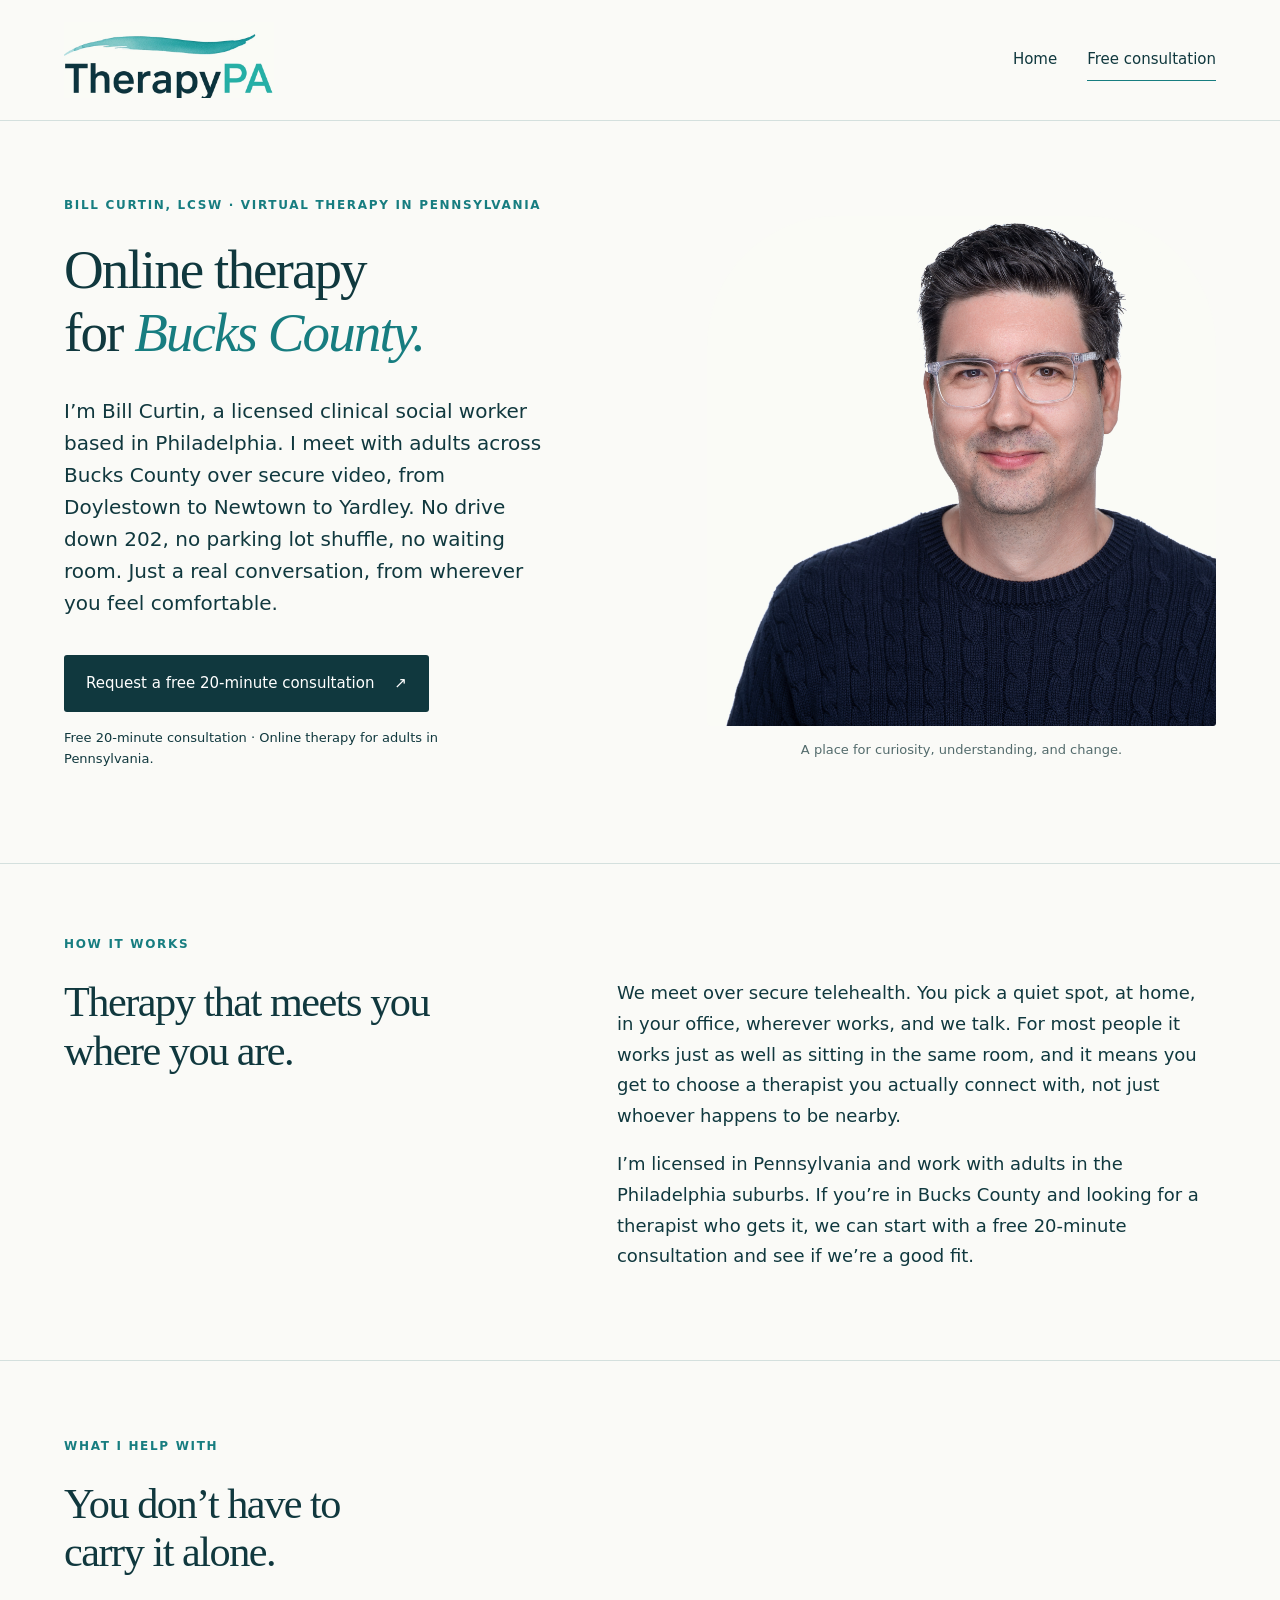
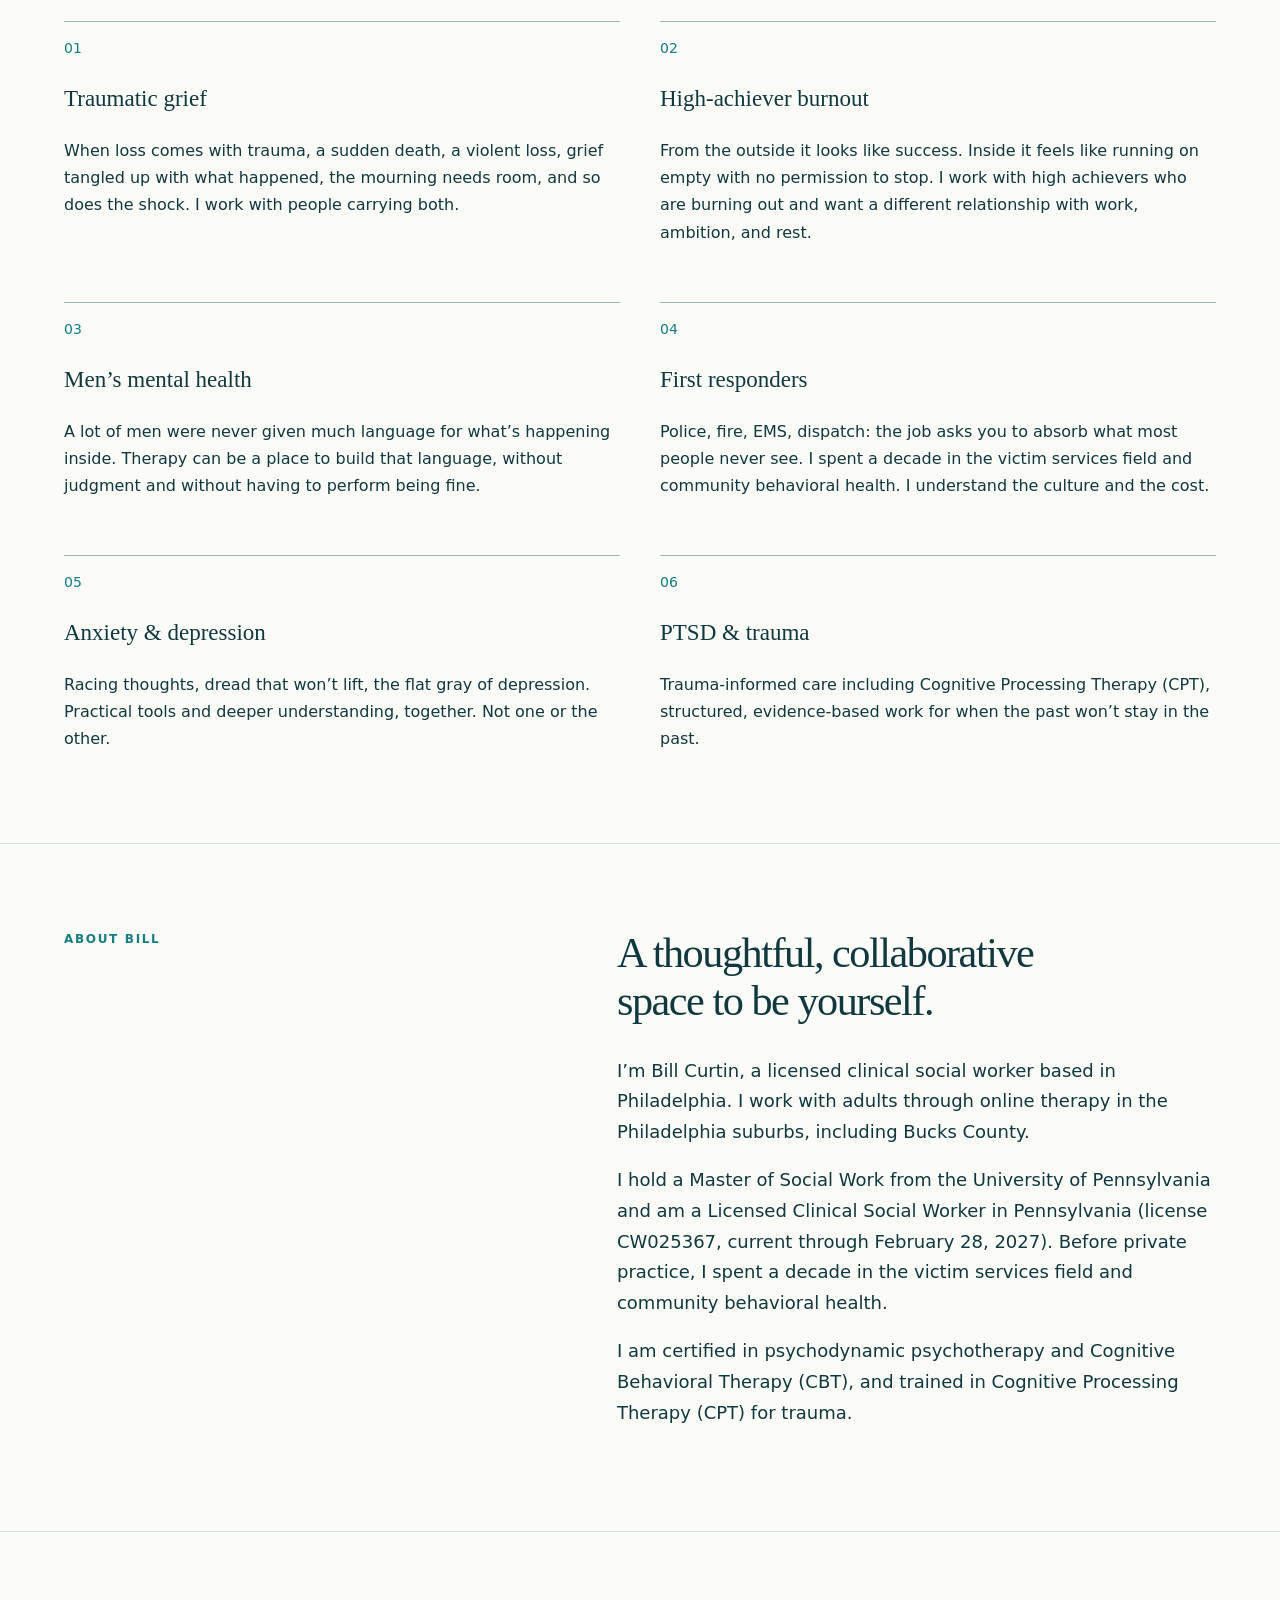
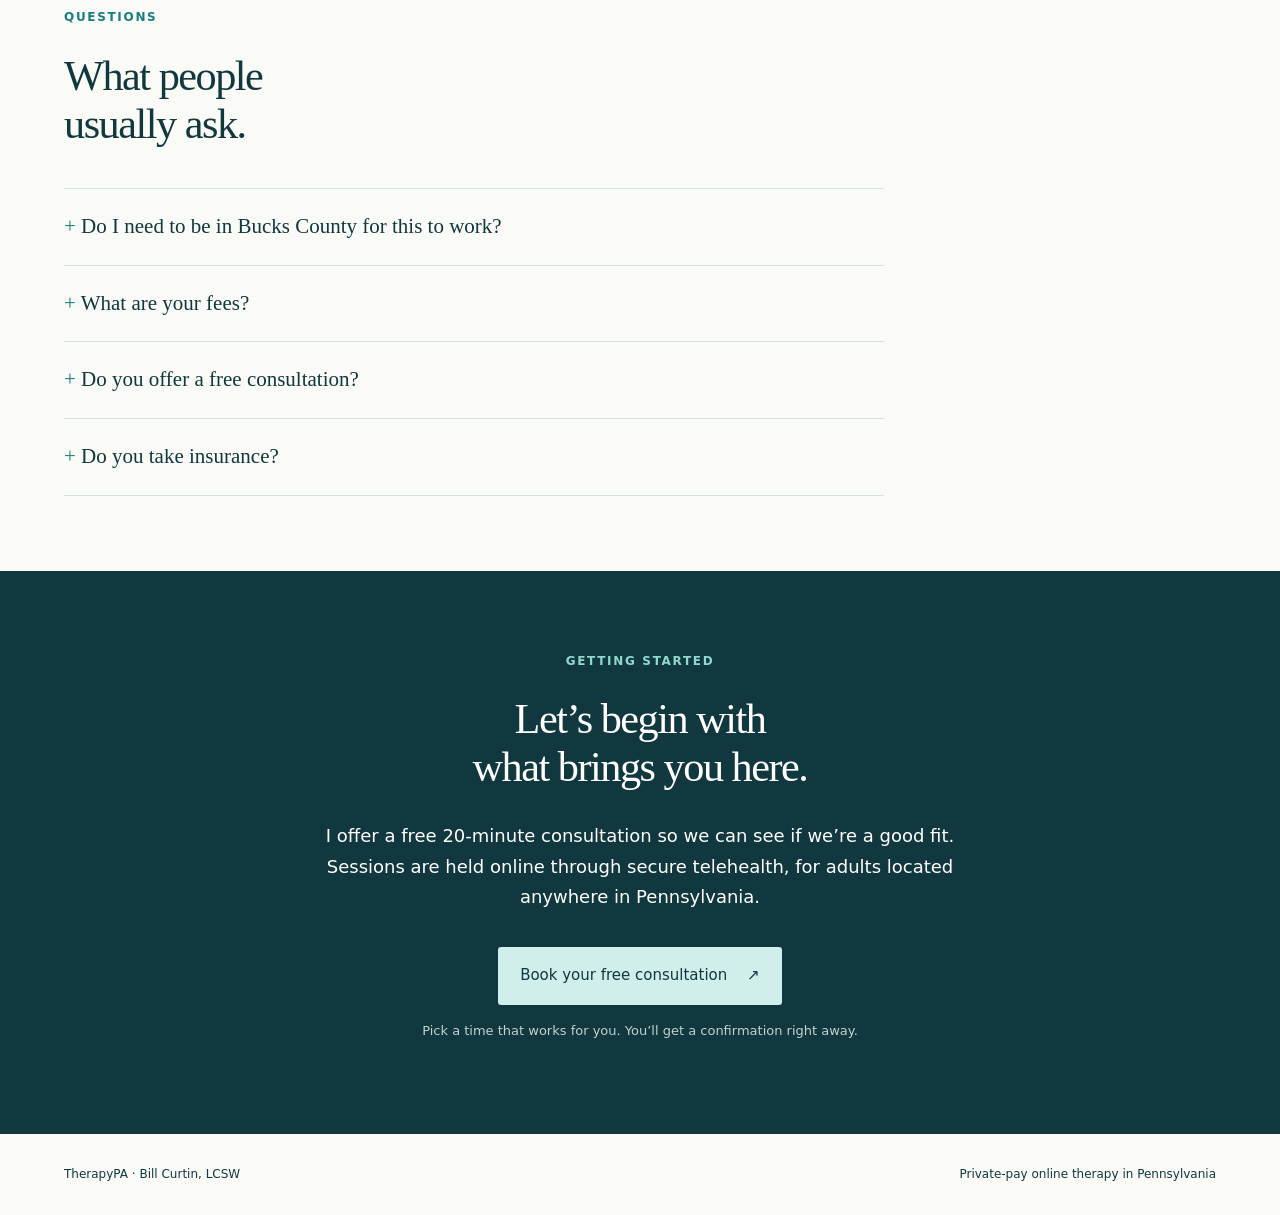
==== bucks-county/index.html @ 45bf74df "Geographic seal: remove Pittsburgh page, add 5-county Philly metro pages (Philadelphia, Bucks, Chest" ====
<!doctype html>
<html lang="en"><head><meta charset="utf-8"><meta name="viewport" content="width=device-width,initial-scale=1"><link rel="canonical" href="https://therapypa.com/bucks-county/"><title>Online Therapy in Bucks County, PA | TherapyPA · Bill Curtin, LCSW</title><meta name="description" content="Private-pay online therapy for adults in Bucks County, PA with Bill Curtin, LCSW. Secure telehealth, free 20-minute consultation.">
<meta property="og:type" content="website">
<meta property="og:title" content="Online Therapy in Bucks County, PA | TherapyPA · Bill Curtin, LCSW">
<meta property="og:description" content="Private-pay online therapy for adults in Bucks County, PA with Bill Curtin, LCSW. Secure telehealth, free 20-minute consultation.">
<meta property="og:url" content="https://therapypa.com/bucks-county/">
<meta property="og:image" content="https://therapypa.com/assets/portrait.jpeg">
<meta name="twitter:card" content="summary_large_image">
<meta name="twitter:title" content="Online Therapy in Bucks County, PA | TherapyPA · Bill Curtin, LCSW">
<meta name="twitter:description" content="Private-pay online therapy for adults in Bucks County, PA with Bill Curtin, LCSW. Secure telehealth, free 20-minute consultation.">
<meta name="twitter:image" content="https://therapypa.com/assets/portrait.jpeg"><link rel="stylesheet" href="/style.css"><script type="application/ld+json">
{
  "@context": "https://schema.org",
  "@graph": [
    {
      "@type": "WebPage",
      "@id": "https://therapypa.com/bucks-county/#webpage",
      "url": "https://therapypa.com/bucks-county/",
      "name": "Online Therapy in Bucks County, PA | TherapyPA · Bill Curtin, LCSW",
      "isPartOf": { "@id": "https://therapypa.com/#website" },
      "description": "Private-pay online therapy for adults in Bucks County, Pennsylvania with Bill Curtin, LCSW."
    },
    {
      "@type": "ProfessionalService",
      "@id": "https://therapypa.com/bucks-county/#business",
      "name": "TherapyPA",
      "url": "https://therapypa.com/bucks-county/",
      "areaServed": ["Bucks County, PA", "Pennsylvania"],
      "priceRange": "$200",
      "founder": { "@id": "https://therapypa.com/#bill-curtin" }
    }
  ]
}
</script></head><body><a class="skip" href="#main">Skip to content</a><header><a href="/" class="brand" aria-label="TherapyPA home"><span class="logo"><img src="/assets/logo.jpeg" alt="TherapyPA logo"></span></a><nav aria-label="Main navigation"><a href="/">Home</a><a class="nav-cta" href="https://calendly.com/bill-therapypa/20min" target="_blank" rel="noopener">Free consultation</a></nav></header><main id="main"><section class="hero"><div class="intro"><p class="eyebrow">Bill Curtin, LCSW · Virtual therapy in Pennsylvania</p><h1>Online therapy<br>for <em>Bucks County.</em></h1><p class="lead">I&rsquo;m Bill Curtin, a licensed clinical social worker based in Philadelphia. I meet with adults across Bucks County over secure video, from Doylestown to Newtown to Yardley. No drive down 202, no parking lot shuffle, no waiting room. Just a real conversation, from wherever you feel comfortable.</p><a class="button" href="https://calendly.com/bill-therapypa/20min" target="_blank" rel="noopener">Request a free 20-minute consultation <span aria-hidden="true">&nearr;</span></a><p class="small">Free 20-minute consultation · Online therapy for adults in Pennsylvania.</p></div><figure><img src="/assets/portrait.jpeg" alt="Bill Curtin, licensed clinical social worker"><figcaption>A place for curiosity, understanding, and change.</figcaption></figure></section><section class="opening"><p class="eyebrow">How it works</p><h2>Therapy that meets you<br>where you are.</h2><div><p>We meet over secure telehealth. You pick a quiet spot, at home, in your office, wherever works, and we talk. For most people it works just as well as sitting in the same room, and it means you get to choose a therapist you actually connect with, not just whoever happens to be nearby.</p><p>I&rsquo;m licensed in Pennsylvania and work with adults in the Philadelphia suburbs. If you&rsquo;re in Bucks County and looking for a therapist who gets it, we can start with a free 20-minute consultation and see if we&rsquo;re a good fit.</p></div></section><section class="specialties"><p class="eyebrow">What I help with</p><h2>You don&rsquo;t have to<br>carry it alone.</h2><div class="columns"><article><span class="number">01</span><h3>Traumatic grief</h3><p>When loss comes with trauma, a sudden death, a violent loss, grief tangled up with what happened, the mourning needs room, and so does the shock. I work with people carrying both.</p></article><article><span class="number">02</span><h3>High-achiever burnout</h3><p>From the outside it looks like success. Inside it feels like running on empty with no permission to stop. I work with high achievers who are burning out and want a different relationship with work, ambition, and rest.</p></article><article><span class="number">03</span><h3>Men&rsquo;s mental health</h3><p>A lot of men were never given much language for what&rsquo;s happening inside. Therapy can be a place to build that language, without judgment and without having to perform being fine.</p></article><article><span class="number">04</span><h3>First responders</h3><p>Police, fire, EMS, dispatch: the job asks you to absorb what most people never see. I spent a decade in the victim services field and community behavioral health. I understand the culture and the cost.</p></article><article><span class="number">05</span><h3>Anxiety &amp; depression</h3><p>Racing thoughts, dread that won&rsquo;t lift, the flat gray of depression. Practical tools and deeper understanding, together. Not one or the other.</p></article><article><span class="number">06</span><h3>PTSD &amp; trauma</h3><p>Trauma-informed care including Cognitive Processing Therapy (CPT), structured, evidence-based work for when the past won&rsquo;t stay in the past.</p></article></div></section><section class="about"><p class="eyebrow">About Bill</p><div><h2>A thoughtful, collaborative<br>space to be yourself.</h2><p>I&rsquo;m Bill Curtin, a licensed clinical social worker based in Philadelphia. I work with adults through online therapy in the Philadelphia suburbs, including Bucks County.</p><p>I hold a Master of Social Work from the University of Pennsylvania and am a Licensed Clinical Social Worker in Pennsylvania (license CW025367, current through February 28, 2027). Before private practice, I spent a decade in the victim services field and community behavioral health.</p><p>I am certified in psychodynamic psychotherapy and Cognitive Behavioral Therapy (CBT), and trained in Cognitive Processing Therapy (CPT) for trauma.</p></div></section><section class="faq"><p class="eyebrow">Questions</p><h2>What people<br>usually ask.</h2><div class="qa"><details><summary>Do I need to be in Bucks County for this to work?</summary><p>No. All sessions are online through secure telehealth, so anywhere in the Philly suburbs works. You just need a private spot and an internet connection.</p></details><details><summary>What are your fees?</summary><p>Sessions are $200. A limited number of reduced-fee spots are available based on financial need. I provide superbills on request if you&rsquo;d like to seek out-of-network reimbursement from your insurer.</p></details><details><summary>Do you offer a free consultation?</summary><p>Yes. A free 20-minute consultation so we can see if we&rsquo;re a good fit. We&rsquo;ll talk about what brings you in, any questions you have, and what working together would look like.</p></details><details><summary>Do you take insurance?</summary><p>I don&rsquo;t bill insurance directly. If you&rsquo;re hoping to use insurance, mention it when you reach out and I&rsquo;ll point you in the right direction.</p></details></div></section><section class="start"><p class="eyebrow">Getting started</p><h2>Let&rsquo;s begin with<br>what brings you here.</h2><p>I offer a free 20-minute consultation so we can see if we&rsquo;re a good fit. Sessions are held online through secure telehealth, for adults located anywhere in Pennsylvania.</p><a class="button light" href="https://calendly.com/bill-therapypa/20min" target="_blank" rel="noopener">Book your free consultation <span aria-hidden="true">&nearr;</span></a><p class="small">Pick a time that works for you. You&rsquo;ll get a confirmation right away.</p></section></main><footer><span>TherapyPA · Bill Curtin, LCSW</span><span>Private-pay online therapy in Pennsylvania</span></footer></body></html>
---- style.css ----
:root{--ink:#10383e;--teal:#177d80;--paper:#fafaf7;--line:#d4e0de}*{box-sizing:border-box}html{scroll-behavior:smooth;scroll-padding-top:30px}body{margin:0;background:var(--paper);color:var(--ink);font:18px/1.7 system-ui,-apple-system,sans-serif}a{color:inherit}header{max-width:1320px;margin:auto;padding:22px 5%;display:flex;align-items:center;justify-content:space-between;gap:24px;border-bottom:1px solid var(--line)}.logo{display:block;width:210px;height:76px;position:relative;overflow:hidden;background:var(--paper)}.logo img{position:absolute;width:320px;max-width:none;left:-56px;top:-114px}nav{display:flex;gap:30px;align-items:center;font-size:15px}nav a{text-decoration:none}.nav-cta{border-bottom:1px solid var(--teal);padding:8px 0}main{max-width:1320px;margin:auto}.hero{padding:74px 5% 80px;display:grid;grid-template-columns:1.15fr 1fr;gap:5%;align-items:center}.eyebrow{text-transform:uppercase;letter-spacing:.14em;font-size:12px;font-weight:650;margin:0 0 24px;color:var(--teal)}h1,h2{font-family:Georgia,serif;font-weight:400;letter-spacing:-.035em;line-height:1.14;margin:0 0 30px}h1{font-size:clamp(40px,4.3vw,64px)}h1 em{font-weight:400;color:var(--teal)}h2{font-size:clamp(32px,3.3vw,46px)}h3{font:500 23px/1.3 Georgia,serif}.lead{font-size:20px;max-width:480px;line-height:1.6}.button{display:inline-flex;gap:20px;align-items:center;justify-content:center;background:var(--ink);color:white;padding:16px 22px;border-radius:3px;text-decoration:none;font-size:15px;margin-top:16px}.button:hover{background:var(--teal)}.small{font-size:13px;line-height:1.6;max-width:380px;margin-top:16px}figure{margin:0;align-self:center}figure img{display:block;width:100%;height:510px;object-fit:cover;object-position:62% center;border-radius:130px 130px 3px 3px;background:var(--paper)}figcaption{font-size:13px;margin-top:13px;text-align:center;color:#536b6c}.opening,.about{padding:70px 5%;border-top:1px solid var(--line);display:grid;grid-template-columns:1fr 1.3fr;gap:0 8%}.opening>.eyebrow{grid-column:1/-1}.opening p,.about p{margin-top:0}.approach{padding:75px 5%;background:#edf4f2}.columns{display:grid;grid-template-columns:repeat(3,1fr);gap:40px;margin-top:45px}.columns p{font-size:16px}.number{color:var(--teal);font-size:14px;border-top:1px solid #9bb9b6;display:block;padding-top:15px}.specialties{padding:75px 5%;border-top:1px solid var(--line)}.specialties .columns{grid-template-columns:repeat(2,1fr)}.why{padding:75px 5%;background:#edf4f2}.why ul{list-style:none;margin:45px 0 0;padding:0;display:grid;gap:28px;max-width:820px}.why li{border-top:1px solid #9bb9b6;padding-top:20px}.why li strong{display:block;font-family:Georgia,serif;font-weight:500;font-size:21px;margin-bottom:8px}.why li p{margin:0;font-size:16px}.faq{padding:75px 5%;border-top:1px solid var(--line)}.faq .qa{max-width:820px;margin-top:40px}.faq details{border-top:1px solid var(--line);padding:20px 0}.faq details:last-child{border-bottom:1px solid var(--line)}.faq summary{cursor:pointer;font-family:Georgia,serif;font-size:21px;font-weight:500;list-style:none}.faq summary::-webkit-details-marker{display:none}.faq summary::before{content:"+ ";color:var(--teal)}.faq details[open] summary::before{content:"– "}.faq details p{margin:12px 0 4px;font-size:16px;max-width:700px}.about{padding-top:85px;padding-bottom:85px}.start{background:var(--ink);color:white;text-align:center;padding:80px 8%}.start>.eyebrow{color:#91d8cf}.start p{max-width:640px;margin-left:auto;margin-right:auto}.start .light{color:var(--ink);background:#d0eeea}.start .small{color:#c0d3d1}footer{max-width:1320px;margin:auto;padding:30px 5%;display:flex;justify-content:space-between;gap:20px;font-size:12px}.skip{position:absolute;left:15px;top:-100px;background:white;padding:10px;z-index:5}.skip:focus{top:10px}a:focus-visible{outline:3px solid #b75d18;outline-offset:5px}@media(max-width:760px){header{padding:15px 6%;align-items:flex-start;flex-wrap:wrap;gap:12px}nav{gap:20px;font-size:14px;flex-wrap:wrap}.hero{grid-template-columns:1fr;padding:45px 6%;gap:30px}figure{max-width:430px;width:100%;margin:auto}figure img{height:400px}.opening,.about{display:block;padding:48px 6%}.columns{grid-template-columns:1fr;gap:16px}.approach{padding:48px 6%}.start{padding:50px 6%}footer{flex-direction:column}h1{font-size:43px}.eyebrow{font-size:12px;letter-spacing:.09em}}@media(prefers-reduced-motion:reduce){html{scroll-behavior:auto}}
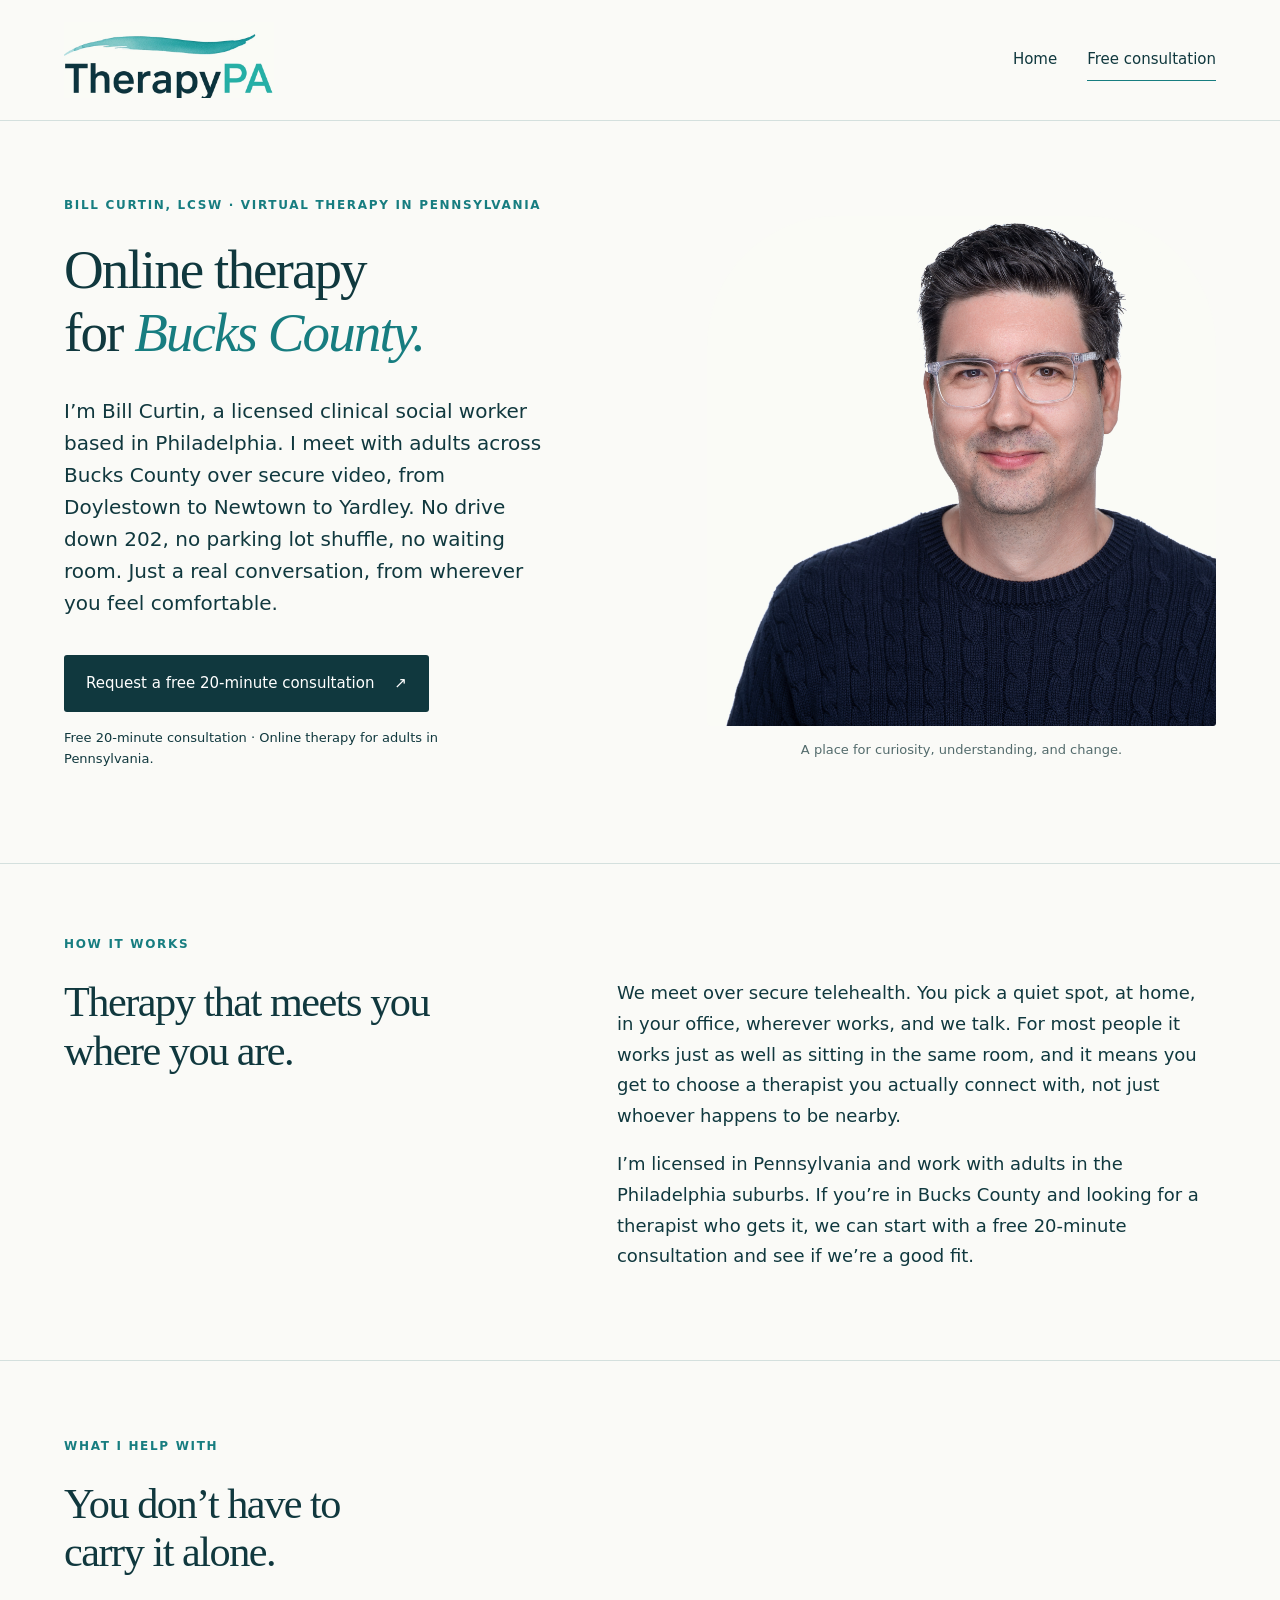
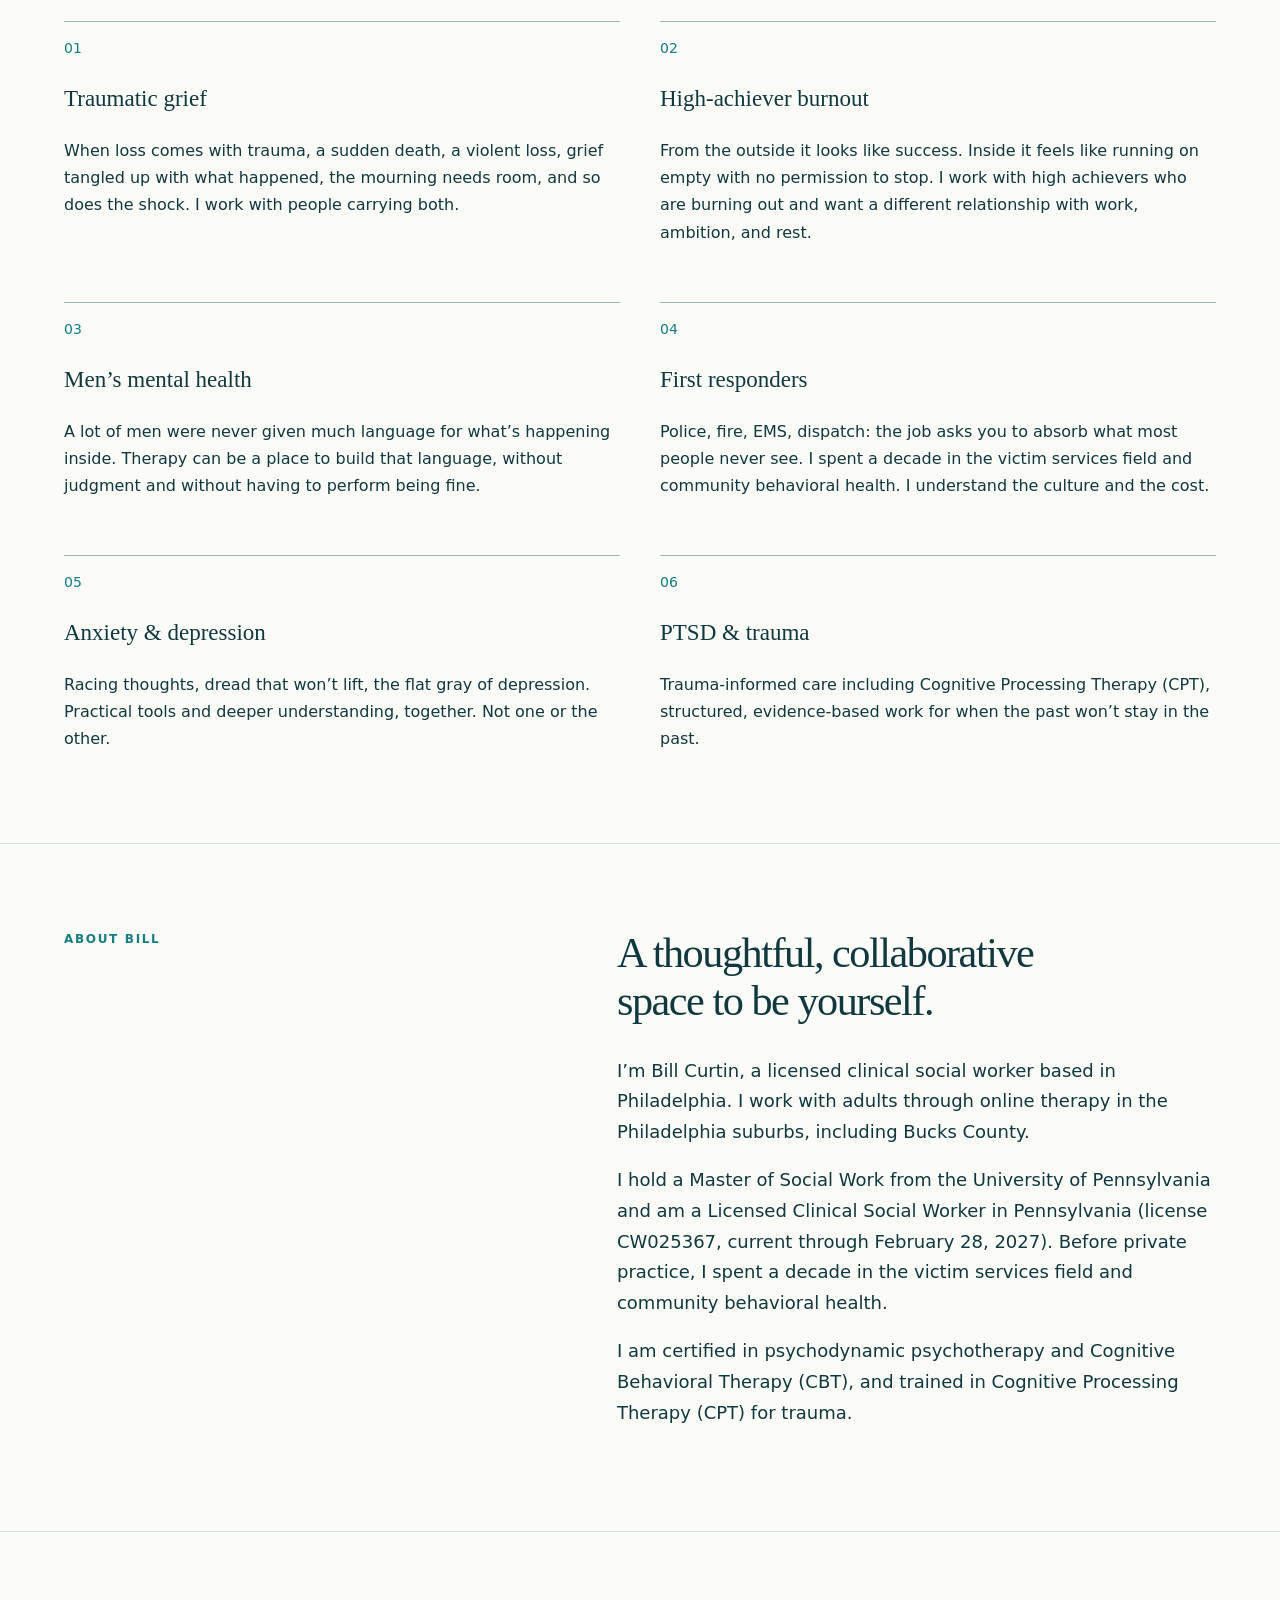
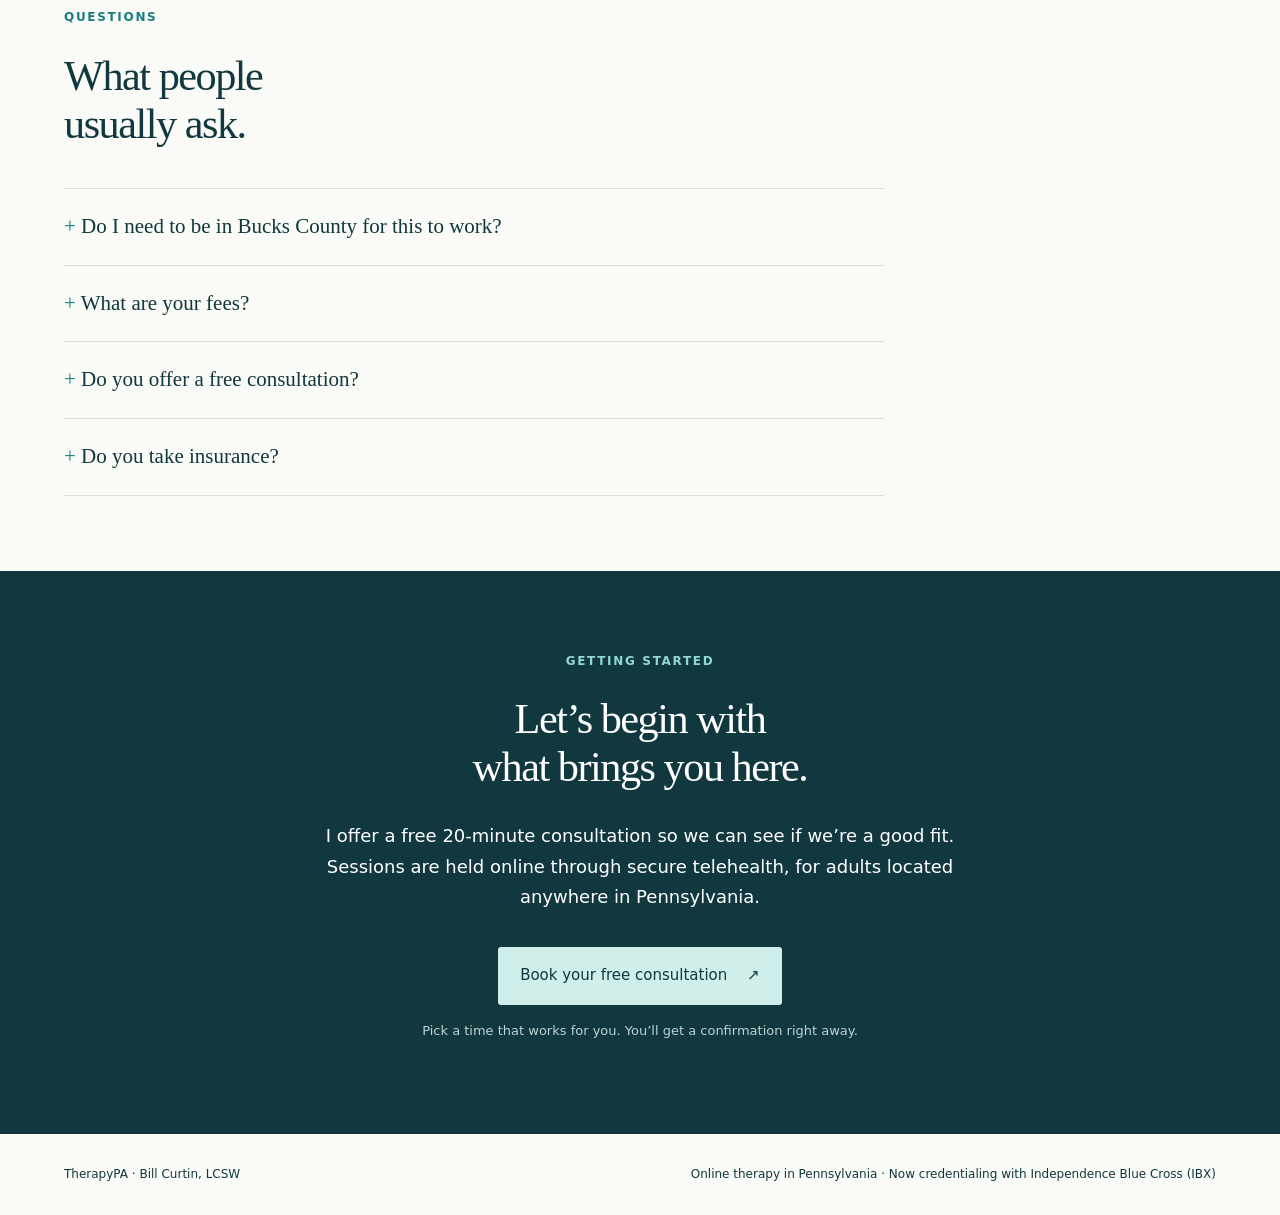
==== commit a69871fb: "Deploy hour 2026-10-18: IBX credentialing copy pack (Blocks 1-7) + /pittsburgh/ 301 redirect" ====
--- a/bucks-county/index.html
+++ b/bucks-county/index.html
@@ -1,13 +1,13 @@
 <!doctype html>
-<html lang="en"><head><meta charset="utf-8"><meta name="viewport" content="width=device-width,initial-scale=1"><link rel="canonical" href="https://therapypa.com/bucks-county/"><title>Online Therapy in Bucks County, PA | TherapyPA · Bill Curtin, LCSW</title><meta name="description" content="Private-pay online therapy for adults in Bucks County, PA with Bill Curtin, LCSW. Secure telehealth, free 20-minute consultation.">
+<html lang="en"><head><meta charset="utf-8"><meta name="viewport" content="width=device-width,initial-scale=1"><link rel="canonical" href="https://therapypa.com/bucks-county/"><title>Online Therapy in Bucks County, PA | TherapyPA · Bill Curtin, LCSW</title><meta name="description" content="Online therapy for adults in Bucks County, PA with Bill Curtin, LCSW. Secure telehealth, free 20-minute consultation. Now credentialing with IBX.">
 <meta property="og:type" content="website">
 <meta property="og:title" content="Online Therapy in Bucks County, PA | TherapyPA · Bill Curtin, LCSW">
-<meta property="og:description" content="Private-pay online therapy for adults in Bucks County, PA with Bill Curtin, LCSW. Secure telehealth, free 20-minute consultation.">
+<meta property="og:description" content="Online therapy for adults in Bucks County, PA with Bill Curtin, LCSW. Secure telehealth, free 20-minute consultation. Now credentialing with IBX.">
 <meta property="og:url" content="https://therapypa.com/bucks-county/">
 <meta property="og:image" content="https://therapypa.com/assets/portrait.jpeg">
 <meta name="twitter:card" content="summary_large_image">
 <meta name="twitter:title" content="Online Therapy in Bucks County, PA | TherapyPA · Bill Curtin, LCSW">
-<meta name="twitter:description" content="Private-pay online therapy for adults in Bucks County, PA with Bill Curtin, LCSW. Secure telehealth, free 20-minute consultation.">
+<meta name="twitter:description" content="Online therapy for adults in Bucks County, PA with Bill Curtin, LCSW. Secure telehealth, free 20-minute consultation. Now credentialing with IBX.">
 <meta name="twitter:image" content="https://therapypa.com/assets/portrait.jpeg"><link rel="stylesheet" href="/style.css"><script type="application/ld+json">
 {
   "@context": "https://schema.org",
@@ -31,4 +31,4 @@
     }
   ]
 }
-</script></head><body><a class="skip" href="#main">Skip to content</a><header><a href="/" class="brand" aria-label="TherapyPA home"><span class="logo"><img src="/assets/logo.jpeg" alt="TherapyPA logo"></span></a><nav aria-label="Main navigation"><a href="/">Home</a><a class="nav-cta" href="https://calendly.com/bill-therapypa/20min" target="_blank" rel="noopener">Free consultation</a></nav></header><main id="main"><section class="hero"><div class="intro"><p class="eyebrow">Bill Curtin, LCSW · Virtual therapy in Pennsylvania</p><h1>Online therapy<br>for <em>Bucks County.</em></h1><p class="lead">I&rsquo;m Bill Curtin, a licensed clinical social worker based in Philadelphia. I meet with adults across Bucks County over secure video, from Doylestown to Newtown to Yardley. No drive down 202, no parking lot shuffle, no waiting room. Just a real conversation, from wherever you feel comfortable.</p><a class="button" href="https://calendly.com/bill-therapypa/20min" target="_blank" rel="noopener">Request a free 20-minute consultation <span aria-hidden="true">&nearr;</span></a><p class="small">Free 20-minute consultation · Online therapy for adults in Pennsylvania.</p></div><figure><img src="/assets/portrait.jpeg" alt="Bill Curtin, licensed clinical social worker"><figcaption>A place for curiosity, understanding, and change.</figcaption></figure></section><section class="opening"><p class="eyebrow">How it works</p><h2>Therapy that meets you<br>where you are.</h2><div><p>We meet over secure telehealth. You pick a quiet spot, at home, in your office, wherever works, and we talk. For most people it works just as well as sitting in the same room, and it means you get to choose a therapist you actually connect with, not just whoever happens to be nearby.</p><p>I&rsquo;m licensed in Pennsylvania and work with adults in the Philadelphia suburbs. If you&rsquo;re in Bucks County and looking for a therapist who gets it, we can start with a free 20-minute consultation and see if we&rsquo;re a good fit.</p></div></section><section class="specialties"><p class="eyebrow">What I help with</p><h2>You don&rsquo;t have to<br>carry it alone.</h2><div class="columns"><article><span class="number">01</span><h3>Traumatic grief</h3><p>When loss comes with trauma, a sudden death, a violent loss, grief tangled up with what happened, the mourning needs room, and so does the shock. I work with people carrying both.</p></article><article><span class="number">02</span><h3>High-achiever burnout</h3><p>From the outside it looks like success. Inside it feels like running on empty with no permission to stop. I work with high achievers who are burning out and want a different relationship with work, ambition, and rest.</p></article><article><span class="number">03</span><h3>Men&rsquo;s mental health</h3><p>A lot of men were never given much language for what&rsquo;s happening inside. Therapy can be a place to build that language, without judgment and without having to perform being fine.</p></article><article><span class="number">04</span><h3>First responders</h3><p>Police, fire, EMS, dispatch: the job asks you to absorb what most people never see. I spent a decade in the victim services field and community behavioral health. I understand the culture and the cost.</p></article><article><span class="number">05</span><h3>Anxiety &amp; depression</h3><p>Racing thoughts, dread that won&rsquo;t lift, the flat gray of depression. Practical tools and deeper understanding, together. Not one or the other.</p></article><article><span class="number">06</span><h3>PTSD &amp; trauma</h3><p>Trauma-informed care including Cognitive Processing Therapy (CPT), structured, evidence-based work for when the past won&rsquo;t stay in the past.</p></article></div></section><section class="about"><p class="eyebrow">About Bill</p><div><h2>A thoughtful, collaborative<br>space to be yourself.</h2><p>I&rsquo;m Bill Curtin, a licensed clinical social worker based in Philadelphia. I work with adults through online therapy in the Philadelphia suburbs, including Bucks County.</p><p>I hold a Master of Social Work from the University of Pennsylvania and am a Licensed Clinical Social Worker in Pennsylvania (license CW025367, current through February 28, 2027). Before private practice, I spent a decade in the victim services field and community behavioral health.</p><p>I am certified in psychodynamic psychotherapy and Cognitive Behavioral Therapy (CBT), and trained in Cognitive Processing Therapy (CPT) for trauma.</p></div></section><section class="faq"><p class="eyebrow">Questions</p><h2>What people<br>usually ask.</h2><div class="qa"><details><summary>Do I need to be in Bucks County for this to work?</summary><p>No. All sessions are online through secure telehealth, so anywhere in the Philly suburbs works. You just need a private spot and an internet connection.</p></details><details><summary>What are your fees?</summary><p>Sessions are $200. A limited number of reduced-fee spots are available based on financial need. I provide superbills on request if you&rsquo;d like to seek out-of-network reimbursement from your insurer.</p></details><details><summary>Do you offer a free consultation?</summary><p>Yes. A free 20-minute consultation so we can see if we&rsquo;re a good fit. We&rsquo;ll talk about what brings you in, any questions you have, and what working together would look like.</p></details><details><summary>Do you take insurance?</summary><p>I don&rsquo;t bill insurance directly. If you&rsquo;re hoping to use insurance, mention it when you reach out and I&rsquo;ll point you in the right direction.</p></details></div></section><section class="start"><p class="eyebrow">Getting started</p><h2>Let&rsquo;s begin with<br>what brings you here.</h2><p>I offer a free 20-minute consultation so we can see if we&rsquo;re a good fit. Sessions are held online through secure telehealth, for adults located anywhere in Pennsylvania.</p><a class="button light" href="https://calendly.com/bill-therapypa/20min" target="_blank" rel="noopener">Book your free consultation <span aria-hidden="true">&nearr;</span></a><p class="small">Pick a time that works for you. You&rsquo;ll get a confirmation right away.</p></section></main><footer><span>TherapyPA · Bill Curtin, LCSW</span><span>Private-pay online therapy in Pennsylvania</span></footer></body></html>
+</script></head><body><a class="skip" href="#main">Skip to content</a><header><a href="/" class="brand" aria-label="TherapyPA home"><span class="logo"><img src="/assets/logo.jpeg" alt="TherapyPA logo"></span></a><nav aria-label="Main navigation"><a href="/">Home</a><a class="nav-cta" href="https://calendly.com/bill-therapypa/20min" target="_blank" rel="noopener">Free consultation</a></nav></header><main id="main"><section class="hero"><div class="intro"><p class="eyebrow">Bill Curtin, LCSW · Virtual therapy in Pennsylvania</p><h1>Online therapy<br>for <em>Bucks County.</em></h1><p class="lead">I&rsquo;m Bill Curtin, a licensed clinical social worker based in Philadelphia. I meet with adults across Bucks County over secure video, from Doylestown to Newtown to Yardley. No drive down 202, no parking lot shuffle, no waiting room. Just a real conversation, from wherever you feel comfortable.</p><a class="button" href="https://calendly.com/bill-therapypa/20min" target="_blank" rel="noopener">Request a free 20-minute consultation <span aria-hidden="true">&nearr;</span></a><p class="small">Free 20-minute consultation · Online therapy for adults in Pennsylvania.</p></div><figure><img src="/assets/portrait.jpeg" alt="Bill Curtin, licensed clinical social worker"><figcaption>A place for curiosity, understanding, and change.</figcaption></figure></section><section class="opening"><p class="eyebrow">How it works</p><h2>Therapy that meets you<br>where you are.</h2><div><p>We meet over secure telehealth. You pick a quiet spot, at home, in your office, wherever works, and we talk. For most people it works just as well as sitting in the same room, and it means you get to choose a therapist you actually connect with, not just whoever happens to be nearby.</p><p>I&rsquo;m licensed in Pennsylvania and work with adults in the Philadelphia suburbs. If you&rsquo;re in Bucks County and looking for a therapist who gets it, we can start with a free 20-minute consultation and see if we&rsquo;re a good fit.</p></div></section><section class="specialties"><p class="eyebrow">What I help with</p><h2>You don&rsquo;t have to<br>carry it alone.</h2><div class="columns"><article><span class="number">01</span><h3>Traumatic grief</h3><p>When loss comes with trauma, a sudden death, a violent loss, grief tangled up with what happened, the mourning needs room, and so does the shock. I work with people carrying both.</p></article><article><span class="number">02</span><h3>High-achiever burnout</h3><p>From the outside it looks like success. Inside it feels like running on empty with no permission to stop. I work with high achievers who are burning out and want a different relationship with work, ambition, and rest.</p></article><article><span class="number">03</span><h3>Men&rsquo;s mental health</h3><p>A lot of men were never given much language for what&rsquo;s happening inside. Therapy can be a place to build that language, without judgment and without having to perform being fine.</p></article><article><span class="number">04</span><h3>First responders</h3><p>Police, fire, EMS, dispatch: the job asks you to absorb what most people never see. I spent a decade in the victim services field and community behavioral health. I understand the culture and the cost.</p></article><article><span class="number">05</span><h3>Anxiety &amp; depression</h3><p>Racing thoughts, dread that won&rsquo;t lift, the flat gray of depression. Practical tools and deeper understanding, together. Not one or the other.</p></article><article><span class="number">06</span><h3>PTSD &amp; trauma</h3><p>Trauma-informed care including Cognitive Processing Therapy (CPT), structured, evidence-based work for when the past won&rsquo;t stay in the past.</p></article></div></section><section class="about"><p class="eyebrow">About Bill</p><div><h2>A thoughtful, collaborative<br>space to be yourself.</h2><p>I&rsquo;m Bill Curtin, a licensed clinical social worker based in Philadelphia. I work with adults through online therapy in the Philadelphia suburbs, including Bucks County.</p><p>I hold a Master of Social Work from the University of Pennsylvania and am a Licensed Clinical Social Worker in Pennsylvania (license CW025367, current through February 28, 2027). Before private practice, I spent a decade in the victim services field and community behavioral health.</p><p>I am certified in psychodynamic psychotherapy and Cognitive Behavioral Therapy (CBT), and trained in Cognitive Processing Therapy (CPT) for trauma.</p></div></section><section class="faq"><p class="eyebrow">Questions</p><h2>What people<br>usually ask.</h2><div class="qa"><details><summary>Do I need to be in Bucks County for this to work?</summary><p>No. All sessions are online through secure telehealth, so anywhere in the Philly suburbs works. You just need a private spot and an internet connection.</p></details><details><summary>What are your fees?</summary><p>Sessions are $200. A limited number of reduced-fee spots are available based on financial need. I provide superbills on request if you&rsquo;d like to seek out-of-network reimbursement from your insurer.</p></details><details><summary>Do you offer a free consultation?</summary><p>Yes. A free 20-minute consultation so we can see if we&rsquo;re a good fit. We&rsquo;ll talk about what brings you in, any questions you have, and what working together would look like.</p></details><details><summary>Do you take insurance?</summary><p>Not yet. I am currently credentialing with Independence Blue Cross (IBX) for in-network therapy, and I expect to be able to bill IBX plans once credentialing clears. Until then, sessions are $200, private pay, with superbills available if you would like to seek out-of-network reimbursement. If you have an IBX plan and want to be first in line, book a free consultation and mention IBX to join the waitlist.</p></details></div></section><section class="start"><p class="eyebrow">Getting started</p><h2>Let&rsquo;s begin with<br>what brings you here.</h2><p>I offer a free 20-minute consultation so we can see if we&rsquo;re a good fit. Sessions are held online through secure telehealth, for adults located anywhere in Pennsylvania.</p><a class="button light" href="https://calendly.com/bill-therapypa/20min" target="_blank" rel="noopener">Book your free consultation <span aria-hidden="true">&nearr;</span></a><p class="small">Pick a time that works for you. You&rsquo;ll get a confirmation right away.</p></section></main><footer><span>TherapyPA · Bill Curtin, LCSW</span><span>Online therapy in Pennsylvania · Now credentialing with Independence Blue Cross (IBX)</span></footer></body></html>
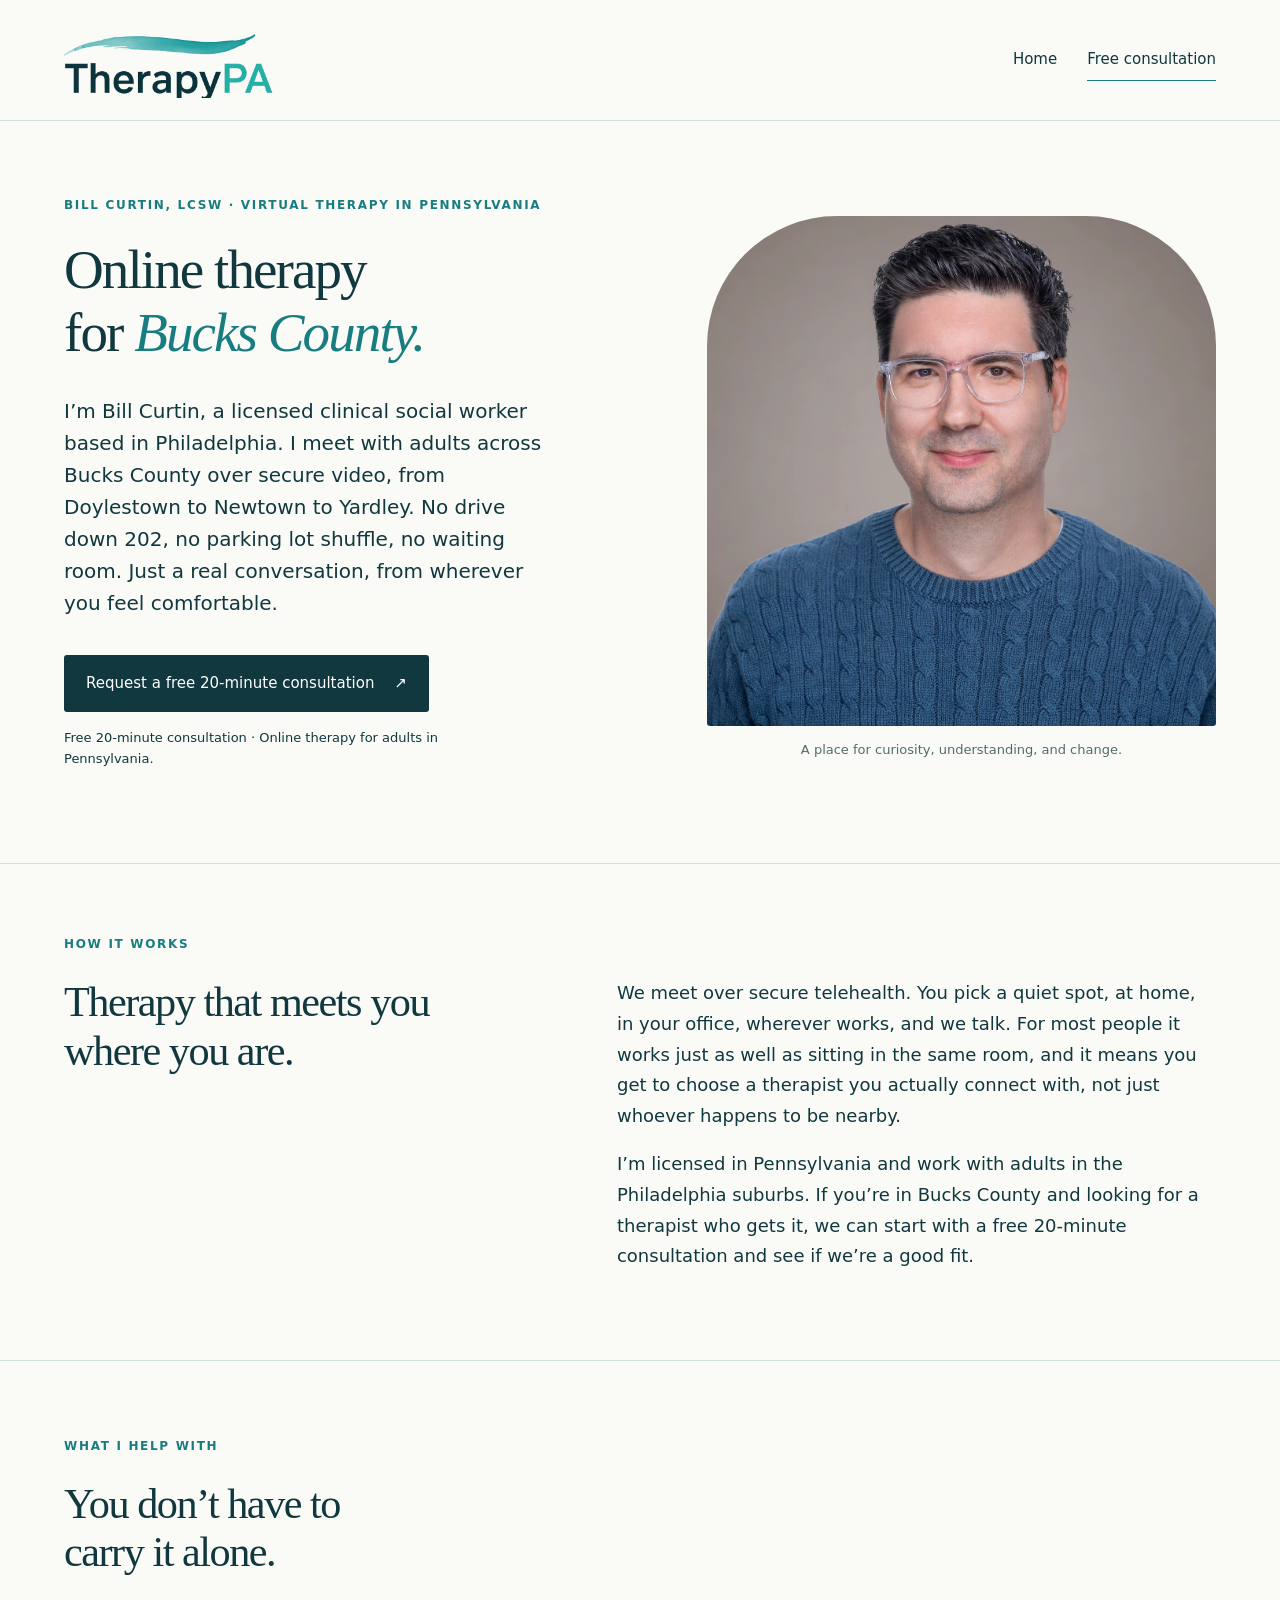
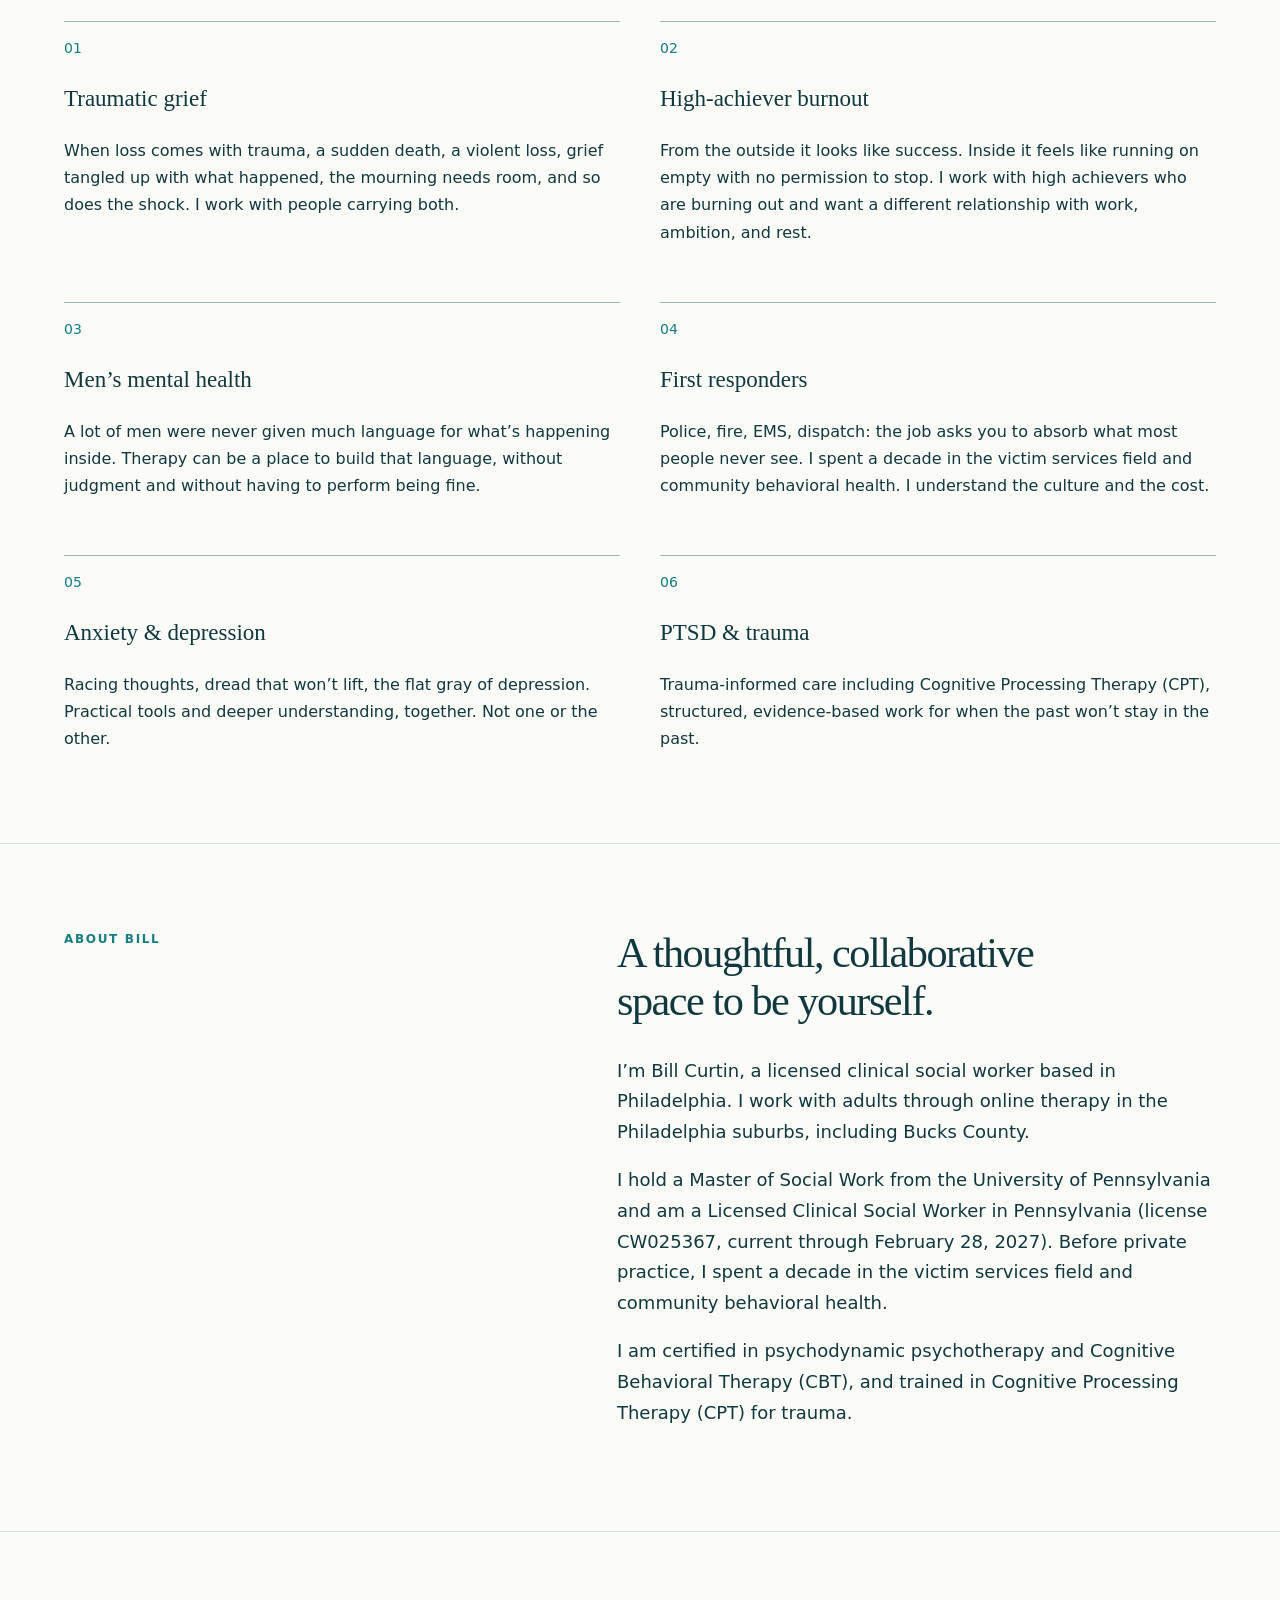
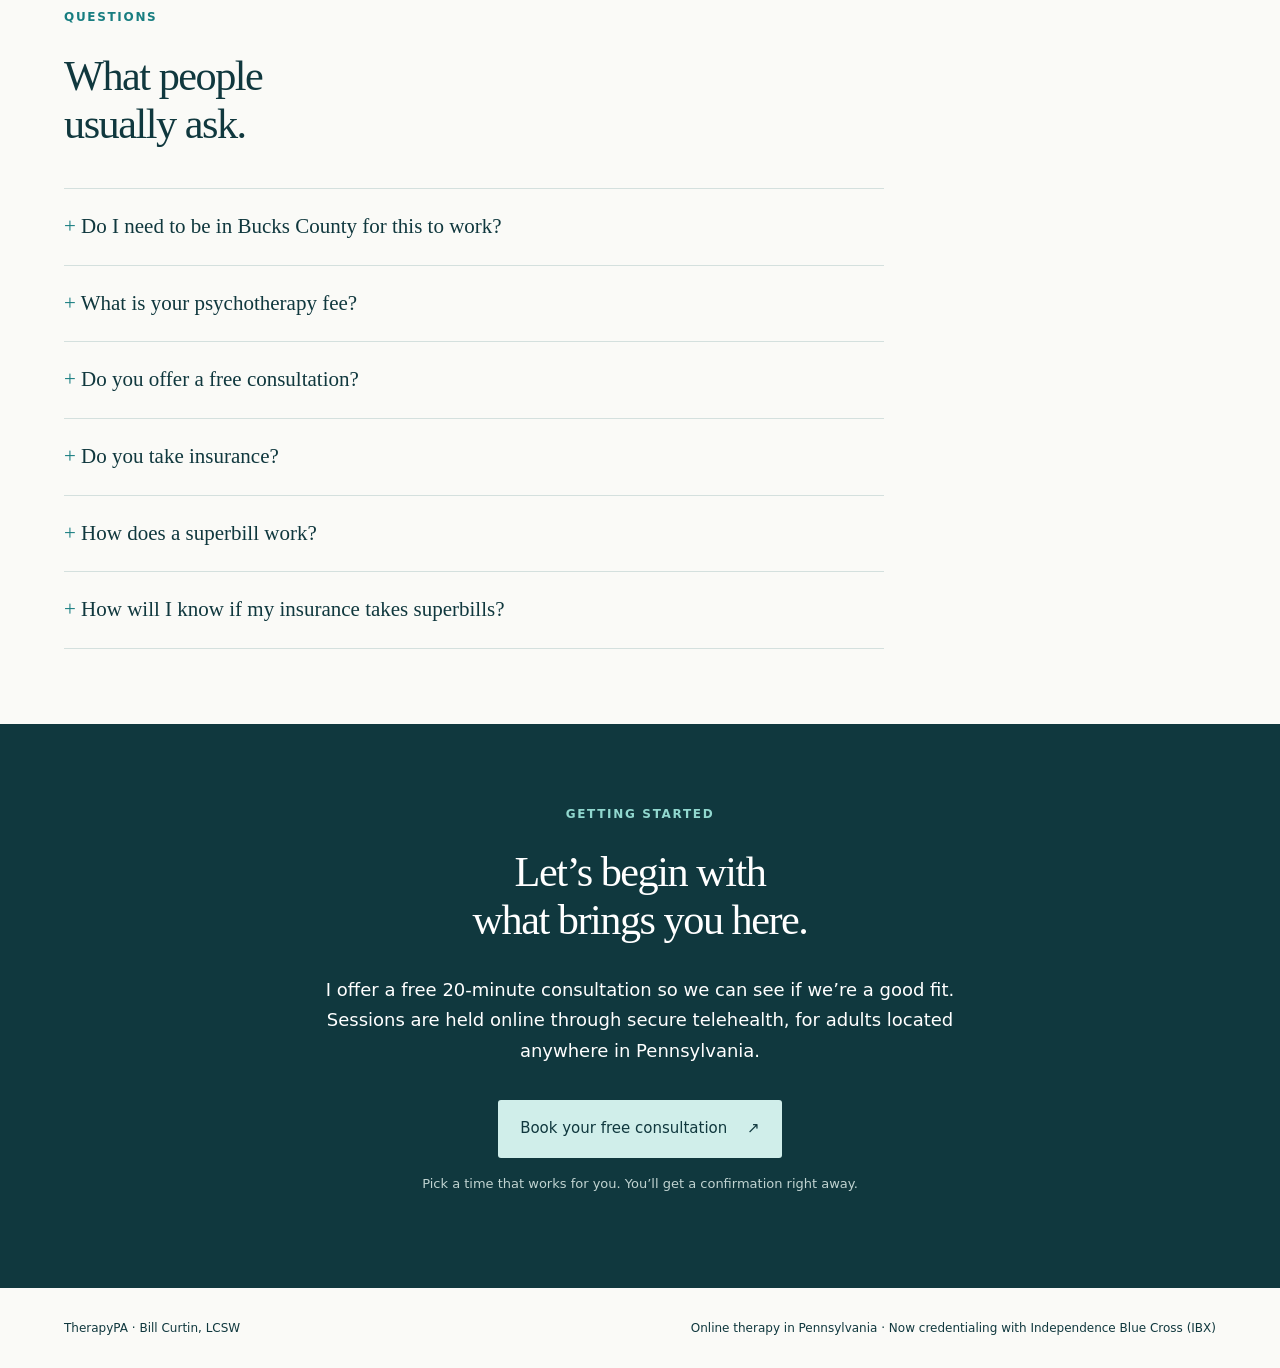
==== commit 87baeae3: "FAQ rewrite: psychotherapy fee and superbill explainer" ====
--- a/bucks-county/index.html
+++ b/bucks-county/index.html
@@ -18,7 +18,7 @@
       "url": "https://therapypa.com/bucks-county/",
       "name": "Online Therapy in Bucks County, PA | TherapyPA · Bill Curtin, LCSW",
       "isPartOf": { "@id": "https://therapypa.com/#website" },
-      "description": "Private-pay online therapy for adults in Bucks County, Pennsylvania with Bill Curtin, LCSW."
+      "description": "Online therapy for adults in Bucks County with Bill Curtin, LCSW. Secure telehealth, free 20-minute consultation. Now credentialing with IBX."
     },
     {
       "@type": "ProfessionalService",
@@ -31,4 +31,4 @@
     }
   ]
 }
-</script></head><body><a class="skip" href="#main">Skip to content</a><header><a href="/" class="brand" aria-label="TherapyPA home"><span class="logo"><img src="/assets/logo.jpeg" alt="TherapyPA logo"></span></a><nav aria-label="Main navigation"><a href="/">Home</a><a class="nav-cta" href="https://calendly.com/bill-therapypa/20min" target="_blank" rel="noopener">Free consultation</a></nav></header><main id="main"><section class="hero"><div class="intro"><p class="eyebrow">Bill Curtin, LCSW · Virtual therapy in Pennsylvania</p><h1>Online therapy<br>for <em>Bucks County.</em></h1><p class="lead">I&rsquo;m Bill Curtin, a licensed clinical social worker based in Philadelphia. I meet with adults across Bucks County over secure video, from Doylestown to Newtown to Yardley. No drive down 202, no parking lot shuffle, no waiting room. Just a real conversation, from wherever you feel comfortable.</p><a class="button" href="https://calendly.com/bill-therapypa/20min" target="_blank" rel="noopener">Request a free 20-minute consultation <span aria-hidden="true">&nearr;</span></a><p class="small">Free 20-minute consultation · Online therapy for adults in Pennsylvania.</p></div><figure><img src="/assets/portrait.jpeg" alt="Bill Curtin, licensed clinical social worker"><figcaption>A place for curiosity, understanding, and change.</figcaption></figure></section><section class="opening"><p class="eyebrow">How it works</p><h2>Therapy that meets you<br>where you are.</h2><div><p>We meet over secure telehealth. You pick a quiet spot, at home, in your office, wherever works, and we talk. For most people it works just as well as sitting in the same room, and it means you get to choose a therapist you actually connect with, not just whoever happens to be nearby.</p><p>I&rsquo;m licensed in Pennsylvania and work with adults in the Philadelphia suburbs. If you&rsquo;re in Bucks County and looking for a therapist who gets it, we can start with a free 20-minute consultation and see if we&rsquo;re a good fit.</p></div></section><section class="specialties"><p class="eyebrow">What I help with</p><h2>You don&rsquo;t have to<br>carry it alone.</h2><div class="columns"><article><span class="number">01</span><h3>Traumatic grief</h3><p>When loss comes with trauma, a sudden death, a violent loss, grief tangled up with what happened, the mourning needs room, and so does the shock. I work with people carrying both.</p></article><article><span class="number">02</span><h3>High-achiever burnout</h3><p>From the outside it looks like success. Inside it feels like running on empty with no permission to stop. I work with high achievers who are burning out and want a different relationship with work, ambition, and rest.</p></article><article><span class="number">03</span><h3>Men&rsquo;s mental health</h3><p>A lot of men were never given much language for what&rsquo;s happening inside. Therapy can be a place to build that language, without judgment and without having to perform being fine.</p></article><article><span class="number">04</span><h3>First responders</h3><p>Police, fire, EMS, dispatch: the job asks you to absorb what most people never see. I spent a decade in the victim services field and community behavioral health. I understand the culture and the cost.</p></article><article><span class="number">05</span><h3>Anxiety &amp; depression</h3><p>Racing thoughts, dread that won&rsquo;t lift, the flat gray of depression. Practical tools and deeper understanding, together. Not one or the other.</p></article><article><span class="number">06</span><h3>PTSD &amp; trauma</h3><p>Trauma-informed care including Cognitive Processing Therapy (CPT), structured, evidence-based work for when the past won&rsquo;t stay in the past.</p></article></div></section><section class="about"><p class="eyebrow">About Bill</p><div><h2>A thoughtful, collaborative<br>space to be yourself.</h2><p>I&rsquo;m Bill Curtin, a licensed clinical social worker based in Philadelphia. I work with adults through online therapy in the Philadelphia suburbs, including Bucks County.</p><p>I hold a Master of Social Work from the University of Pennsylvania and am a Licensed Clinical Social Worker in Pennsylvania (license CW025367, current through February 28, 2027). Before private practice, I spent a decade in the victim services field and community behavioral health.</p><p>I am certified in psychodynamic psychotherapy and Cognitive Behavioral Therapy (CBT), and trained in Cognitive Processing Therapy (CPT) for trauma.</p></div></section><section class="faq"><p class="eyebrow">Questions</p><h2>What people<br>usually ask.</h2><div class="qa"><details><summary>Do I need to be in Bucks County for this to work?</summary><p>No. All sessions are online through secure telehealth, so anywhere in the Philly suburbs works. You just need a private spot and an internet connection.</p></details><details><summary>What are your fees?</summary><p>Sessions are $200. A limited number of reduced-fee spots are available based on financial need. I provide superbills on request if you&rsquo;d like to seek out-of-network reimbursement from your insurer.</p></details><details><summary>Do you offer a free consultation?</summary><p>Yes. A free 20-minute consultation so we can see if we&rsquo;re a good fit. We&rsquo;ll talk about what brings you in, any questions you have, and what working together would look like.</p></details><details><summary>Do you take insurance?</summary><p>Not yet. I am currently credentialing with Independence Blue Cross (IBX) for in-network therapy, and I expect to be able to bill IBX plans once credentialing clears. Until then, sessions are $200, private pay, with superbills available if you would like to seek out-of-network reimbursement. If you have an IBX plan and want to be first in line, book a free consultation and mention IBX to join the waitlist.</p></details></div></section><section class="start"><p class="eyebrow">Getting started</p><h2>Let&rsquo;s begin with<br>what brings you here.</h2><p>I offer a free 20-minute consultation so we can see if we&rsquo;re a good fit. Sessions are held online through secure telehealth, for adults located anywhere in Pennsylvania.</p><a class="button light" href="https://calendly.com/bill-therapypa/20min" target="_blank" rel="noopener">Book your free consultation <span aria-hidden="true">&nearr;</span></a><p class="small">Pick a time that works for you. You&rsquo;ll get a confirmation right away.</p></section></main><footer><span>TherapyPA · Bill Curtin, LCSW</span><span>Online therapy in Pennsylvania · Now credentialing with Independence Blue Cross (IBX)</span></footer></body></html>
+</script></head><body><a class="skip" href="#main">Skip to content</a><header><a href="/" class="brand" aria-label="TherapyPA home"><span class="logo"><img src="/assets/logo.jpeg" alt="TherapyPA logo"></span></a><nav aria-label="Main navigation"><a href="/">Home</a><a class="nav-cta" href="https://calendly.com/bill-therapypa/20min" target="_blank" rel="noopener">Free consultation</a></nav></header><main id="main"><section class="hero"><div class="intro"><p class="eyebrow">Bill Curtin, LCSW · Virtual therapy in Pennsylvania</p><h1>Online therapy<br>for <em>Bucks County.</em></h1><p class="lead">I&rsquo;m Bill Curtin, a licensed clinical social worker based in Philadelphia. I meet with adults across Bucks County over secure video, from Doylestown to Newtown to Yardley. No drive down 202, no parking lot shuffle, no waiting room. Just a real conversation, from wherever you feel comfortable.</p><a class="button" href="https://calendly.com/bill-therapypa/20min" target="_blank" rel="noopener">Request a free 20-minute consultation <span aria-hidden="true">&nearr;</span></a><p class="small">Free 20-minute consultation · Online therapy for adults in Pennsylvania.</p></div><figure><img src="/assets/portrait.jpeg" alt="Bill Curtin, licensed clinical social worker"><figcaption>A place for curiosity, understanding, and change.</figcaption></figure></section><section class="opening"><p class="eyebrow">How it works</p><h2>Therapy that meets you<br>where you are.</h2><div><p>We meet over secure telehealth. You pick a quiet spot, at home, in your office, wherever works, and we talk. For most people it works just as well as sitting in the same room, and it means you get to choose a therapist you actually connect with, not just whoever happens to be nearby.</p><p>I&rsquo;m licensed in Pennsylvania and work with adults in the Philadelphia suburbs. If you&rsquo;re in Bucks County and looking for a therapist who gets it, we can start with a free 20-minute consultation and see if we&rsquo;re a good fit.</p></div></section><section class="specialties"><p class="eyebrow">What I help with</p><h2>You don&rsquo;t have to<br>carry it alone.</h2><div class="columns"><article><span class="number">01</span><h3>Traumatic grief</h3><p>When loss comes with trauma, a sudden death, a violent loss, grief tangled up with what happened, the mourning needs room, and so does the shock. I work with people carrying both.</p></article><article><span class="number">02</span><h3>High-achiever burnout</h3><p>From the outside it looks like success. Inside it feels like running on empty with no permission to stop. I work with high achievers who are burning out and want a different relationship with work, ambition, and rest.</p></article><article><span class="number">03</span><h3>Men&rsquo;s mental health</h3><p>A lot of men were never given much language for what&rsquo;s happening inside. Therapy can be a place to build that language, without judgment and without having to perform being fine.</p></article><article><span class="number">04</span><h3>First responders</h3><p>Police, fire, EMS, dispatch: the job asks you to absorb what most people never see. I spent a decade in the victim services field and community behavioral health. I understand the culture and the cost.</p></article><article><span class="number">05</span><h3>Anxiety &amp; depression</h3><p>Racing thoughts, dread that won&rsquo;t lift, the flat gray of depression. Practical tools and deeper understanding, together. Not one or the other.</p></article><article><span class="number">06</span><h3>PTSD &amp; trauma</h3><p>Trauma-informed care including Cognitive Processing Therapy (CPT), structured, evidence-based work for when the past won&rsquo;t stay in the past.</p></article></div></section><section class="about"><p class="eyebrow">About Bill</p><div><h2>A thoughtful, collaborative<br>space to be yourself.</h2><p>I&rsquo;m Bill Curtin, a licensed clinical social worker based in Philadelphia. I work with adults through online therapy in the Philadelphia suburbs, including Bucks County.</p><p>I hold a Master of Social Work from the University of Pennsylvania and am a Licensed Clinical Social Worker in Pennsylvania (license CW025367, current through February 28, 2027). Before private practice, I spent a decade in the victim services field and community behavioral health.</p><p>I am certified in psychodynamic psychotherapy and Cognitive Behavioral Therapy (CBT), and trained in Cognitive Processing Therapy (CPT) for trauma.</p></div></section><section class="faq"><p class="eyebrow">Questions</p><h2>What people<br>usually ask.</h2><div class="qa"><details><summary>Do I need to be in Bucks County for this to work?</summary><p>No. All sessions are online through secure telehealth, so anywhere in the Philly suburbs works. You just need a private spot and an internet connection.</p></details><details><summary>What is your psychotherapy fee?</summary><p>For self-pay, it is $200 per session. Payment is by credit or debit card through the secure client portal, or by Venmo. Depending on availability, I may be able to offer a reduced fee based on financial need.</p></details><details><summary>Do you offer a free consultation?</summary><p>Yes. A free 20-minute consultation so we can see if we&rsquo;re a good fit. We&rsquo;ll talk about what brings you in, any questions you have, and what working together would look like.</p></details><details><summary>Do you take insurance?</summary><p>Not yet. I am currently credentialing with Independence Blue Cross (IBX) for in-network therapy. Until credentialing clears, sessions are private pay. I provide superbills (a detailed receipt) you can submit to your insurer for out-of-network reimbursement.</p></details><details><summary>How does a superbill work?</summary><p>You pay me directly. I provide a superbill on request. You submit it to your insurance company. Your insurance may reimburse part of the cost.</p></details><details><summary>How will I know if my insurance takes superbills?</summary><p>You will have to call your insurance company and ask the following questions:</p><ul><li>Do I have out-of-network mental health benefits?</li><li>Is prior authorization required?</li><li>Do I need to pay an annual deductible first?</li><li>What is the reimbursement rate?</li><li>Are there any session limits per year?</li><li>What information is needed on the superbill?</li><li>How do I submit the superbill (online, mail, app)?</li><li>How long does it take to be reimbursed?</li></ul></details></div></section><section class="start"><p class="eyebrow">Getting started</p><h2>Let&rsquo;s begin with<br>what brings you here.</h2><p>I offer a free 20-minute consultation so we can see if we&rsquo;re a good fit. Sessions are held online through secure telehealth, for adults located anywhere in Pennsylvania.</p><a class="button light" href="https://calendly.com/bill-therapypa/20min" target="_blank" rel="noopener">Book your free consultation <span aria-hidden="true">&nearr;</span></a><p class="small">Pick a time that works for you. You&rsquo;ll get a confirmation right away.</p></section></main><footer><span>TherapyPA · Bill Curtin, LCSW</span><span>Online therapy in Pennsylvania · Now credentialing with Independence Blue Cross (IBX)</span></footer></body></html>
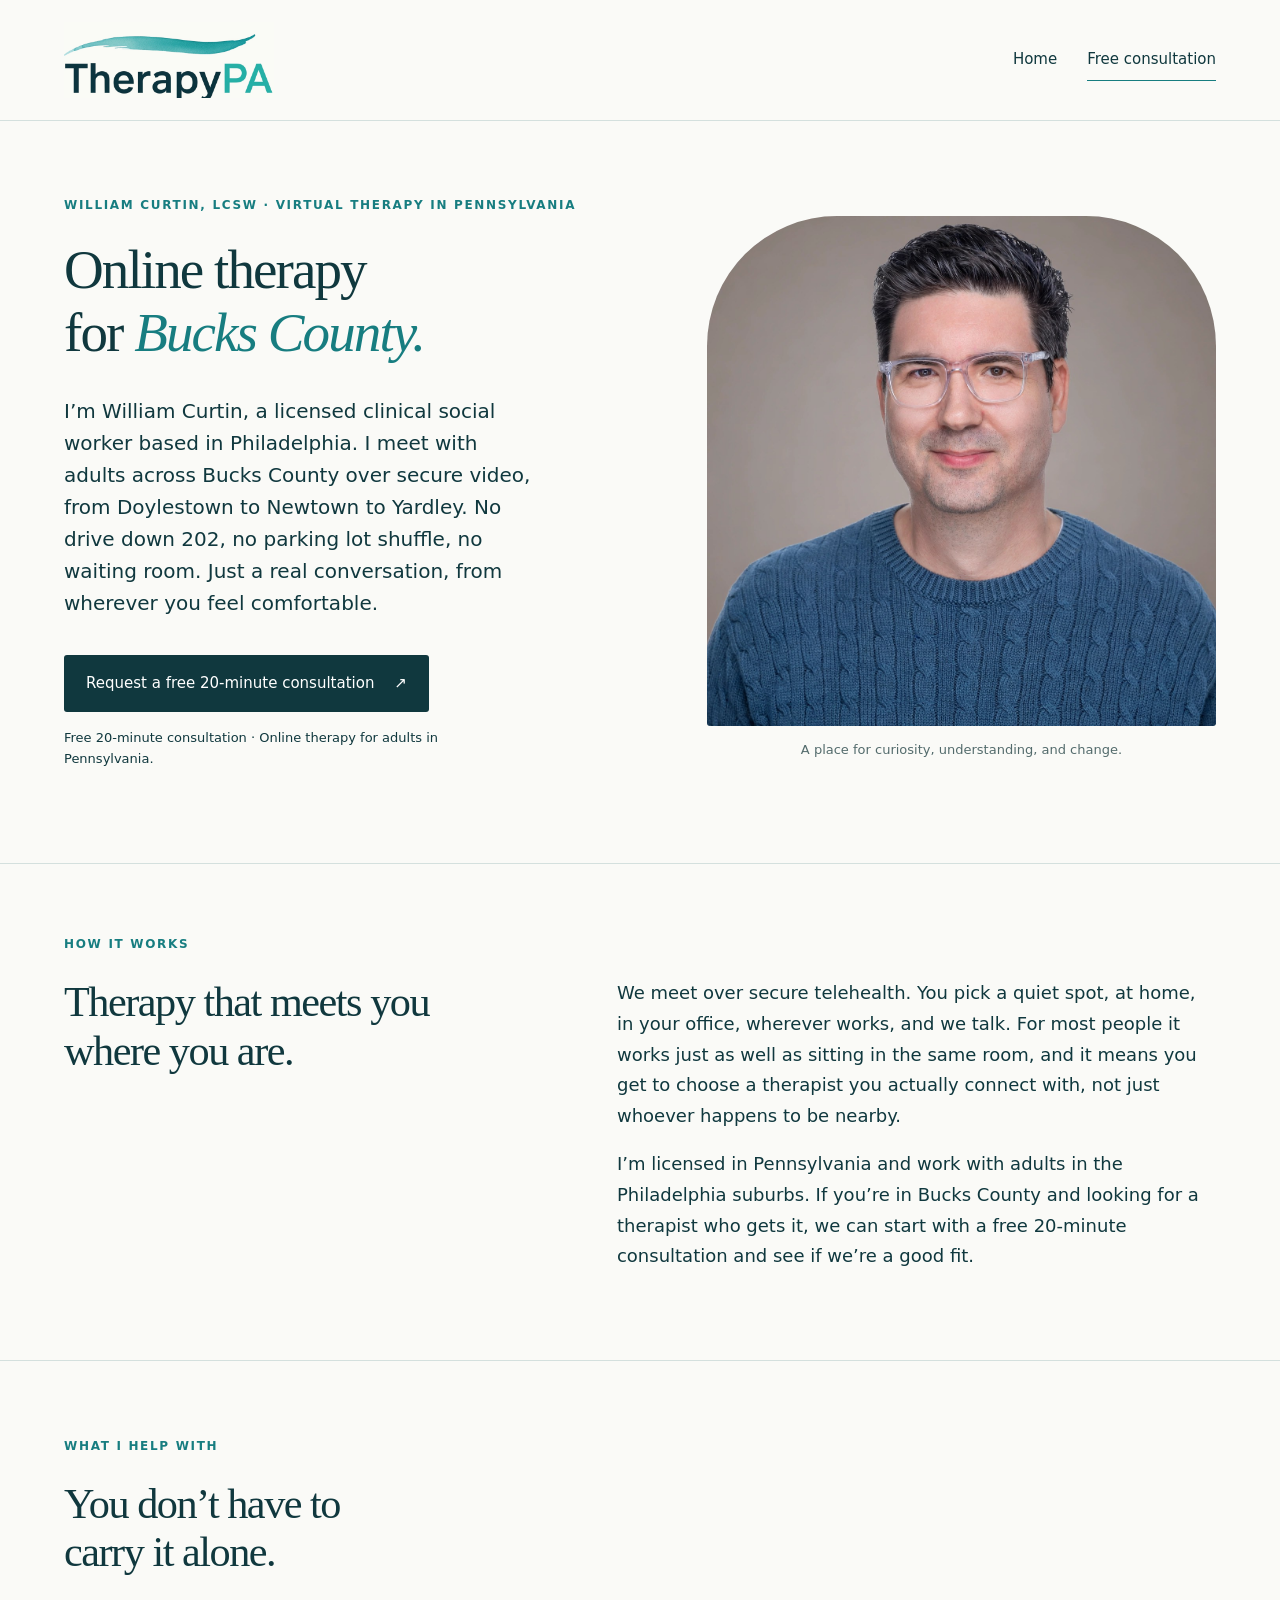
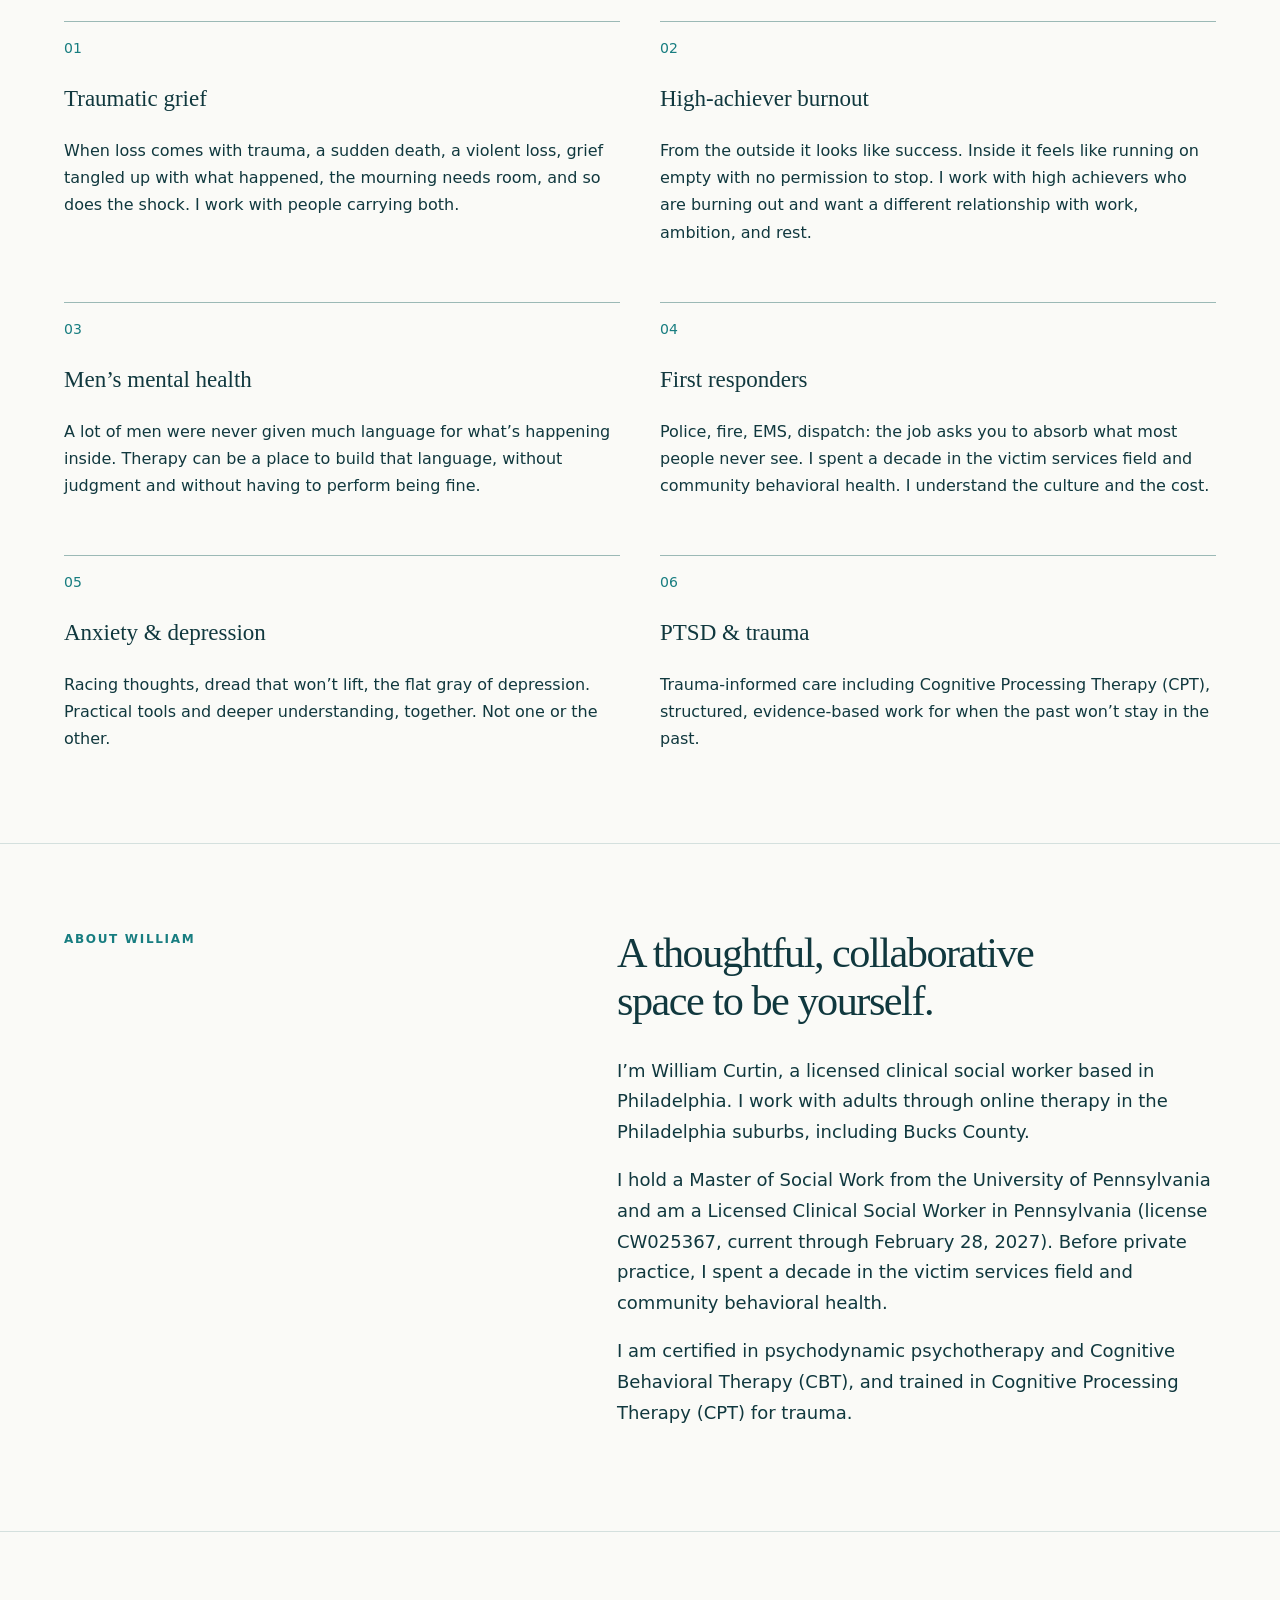
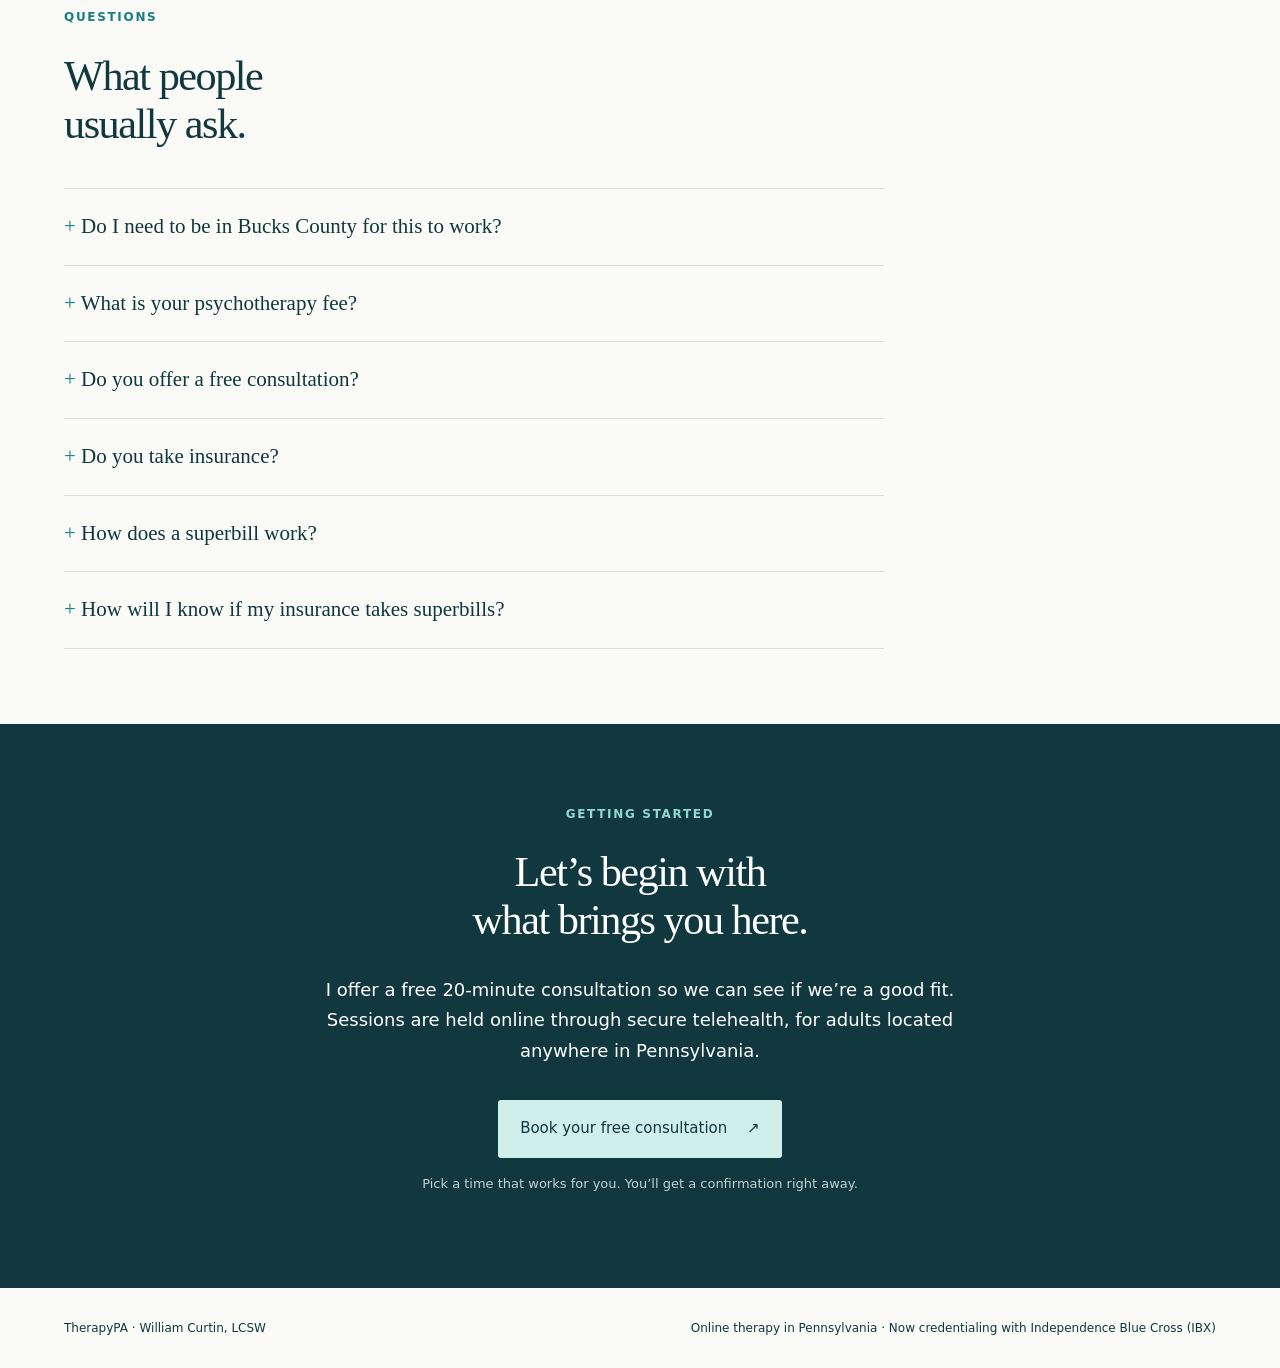
==== commit 7b626a5c: "Name consistency: Bill Curtin to William Curtin" ====
--- a/bucks-county/index.html
+++ b/bucks-county/index.html
@@ -1,13 +1,13 @@
 <!doctype html>
-<html lang="en"><head><meta charset="utf-8"><meta name="viewport" content="width=device-width,initial-scale=1"><link rel="canonical" href="https://therapypa.com/bucks-county/"><title>Online Therapy in Bucks County, PA | TherapyPA · Bill Curtin, LCSW</title><meta name="description" content="Online therapy for adults in Bucks County, PA with Bill Curtin, LCSW. Secure telehealth, free 20-minute consultation. Now credentialing with IBX.">
+<html lang="en"><head><meta charset="utf-8"><meta name="viewport" content="width=device-width,initial-scale=1"><link rel="canonical" href="https://therapypa.com/bucks-county/"><title>Online Therapy in Bucks County, PA | TherapyPA · William Curtin, LCSW</title><meta name="description" content="Online therapy for adults in Bucks County, PA with William Curtin, LCSW. Secure telehealth, free 20-minute consultation. Now credentialing with IBX.">
 <meta property="og:type" content="website">
-<meta property="og:title" content="Online Therapy in Bucks County, PA | TherapyPA · Bill Curtin, LCSW">
-<meta property="og:description" content="Online therapy for adults in Bucks County, PA with Bill Curtin, LCSW. Secure telehealth, free 20-minute consultation. Now credentialing with IBX.">
+<meta property="og:title" content="Online Therapy in Bucks County, PA | TherapyPA · William Curtin, LCSW">
+<meta property="og:description" content="Online therapy for adults in Bucks County, PA with William Curtin, LCSW. Secure telehealth, free 20-minute consultation. Now credentialing with IBX.">
 <meta property="og:url" content="https://therapypa.com/bucks-county/">
 <meta property="og:image" content="https://therapypa.com/assets/portrait.jpeg">
 <meta name="twitter:card" content="summary_large_image">
-<meta name="twitter:title" content="Online Therapy in Bucks County, PA | TherapyPA · Bill Curtin, LCSW">
-<meta name="twitter:description" content="Online therapy for adults in Bucks County, PA with Bill Curtin, LCSW. Secure telehealth, free 20-minute consultation. Now credentialing with IBX.">
+<meta name="twitter:title" content="Online Therapy in Bucks County, PA | TherapyPA · William Curtin, LCSW">
+<meta name="twitter:description" content="Online therapy for adults in Bucks County, PA with William Curtin, LCSW. Secure telehealth, free 20-minute consultation. Now credentialing with IBX.">
 <meta name="twitter:image" content="https://therapypa.com/assets/portrait.jpeg"><link rel="stylesheet" href="/style.css"><script type="application/ld+json">
 {
   "@context": "https://schema.org",
@@ -16,9 +16,9 @@
       "@type": "WebPage",
       "@id": "https://therapypa.com/bucks-county/#webpage",
       "url": "https://therapypa.com/bucks-county/",
-      "name": "Online Therapy in Bucks County, PA | TherapyPA · Bill Curtin, LCSW",
+      "name": "Online Therapy in Bucks County, PA | TherapyPA · William Curtin, LCSW",
       "isPartOf": { "@id": "https://therapypa.com/#website" },
-      "description": "Online therapy for adults in Bucks County with Bill Curtin, LCSW. Secure telehealth, free 20-minute consultation. Now credentialing with IBX."
+      "description": "Online therapy for adults in Bucks County with William Curtin, LCSW. Secure telehealth, free 20-minute consultation. Now credentialing with IBX."
     },
     {
       "@type": "ProfessionalService",
@@ -31,4 +31,4 @@
     }
   ]
 }
-</script></head><body><a class="skip" href="#main">Skip to content</a><header><a href="/" class="brand" aria-label="TherapyPA home"><span class="logo"><img src="/assets/logo.jpeg" alt="TherapyPA logo"></span></a><nav aria-label="Main navigation"><a href="/">Home</a><a class="nav-cta" href="https://calendly.com/bill-therapypa/20min" target="_blank" rel="noopener">Free consultation</a></nav></header><main id="main"><section class="hero"><div class="intro"><p class="eyebrow">Bill Curtin, LCSW · Virtual therapy in Pennsylvania</p><h1>Online therapy<br>for <em>Bucks County.</em></h1><p class="lead">I&rsquo;m Bill Curtin, a licensed clinical social worker based in Philadelphia. I meet with adults across Bucks County over secure video, from Doylestown to Newtown to Yardley. No drive down 202, no parking lot shuffle, no waiting room. Just a real conversation, from wherever you feel comfortable.</p><a class="button" href="https://calendly.com/bill-therapypa/20min" target="_blank" rel="noopener">Request a free 20-minute consultation <span aria-hidden="true">&nearr;</span></a><p class="small">Free 20-minute consultation · Online therapy for adults in Pennsylvania.</p></div><figure><img src="/assets/portrait.jpeg" alt="Bill Curtin, licensed clinical social worker"><figcaption>A place for curiosity, understanding, and change.</figcaption></figure></section><section class="opening"><p class="eyebrow">How it works</p><h2>Therapy that meets you<br>where you are.</h2><div><p>We meet over secure telehealth. You pick a quiet spot, at home, in your office, wherever works, and we talk. For most people it works just as well as sitting in the same room, and it means you get to choose a therapist you actually connect with, not just whoever happens to be nearby.</p><p>I&rsquo;m licensed in Pennsylvania and work with adults in the Philadelphia suburbs. If you&rsquo;re in Bucks County and looking for a therapist who gets it, we can start with a free 20-minute consultation and see if we&rsquo;re a good fit.</p></div></section><section class="specialties"><p class="eyebrow">What I help with</p><h2>You don&rsquo;t have to<br>carry it alone.</h2><div class="columns"><article><span class="number">01</span><h3>Traumatic grief</h3><p>When loss comes with trauma, a sudden death, a violent loss, grief tangled up with what happened, the mourning needs room, and so does the shock. I work with people carrying both.</p></article><article><span class="number">02</span><h3>High-achiever burnout</h3><p>From the outside it looks like success. Inside it feels like running on empty with no permission to stop. I work with high achievers who are burning out and want a different relationship with work, ambition, and rest.</p></article><article><span class="number">03</span><h3>Men&rsquo;s mental health</h3><p>A lot of men were never given much language for what&rsquo;s happening inside. Therapy can be a place to build that language, without judgment and without having to perform being fine.</p></article><article><span class="number">04</span><h3>First responders</h3><p>Police, fire, EMS, dispatch: the job asks you to absorb what most people never see. I spent a decade in the victim services field and community behavioral health. I understand the culture and the cost.</p></article><article><span class="number">05</span><h3>Anxiety &amp; depression</h3><p>Racing thoughts, dread that won&rsquo;t lift, the flat gray of depression. Practical tools and deeper understanding, together. Not one or the other.</p></article><article><span class="number">06</span><h3>PTSD &amp; trauma</h3><p>Trauma-informed care including Cognitive Processing Therapy (CPT), structured, evidence-based work for when the past won&rsquo;t stay in the past.</p></article></div></section><section class="about"><p class="eyebrow">About Bill</p><div><h2>A thoughtful, collaborative<br>space to be yourself.</h2><p>I&rsquo;m Bill Curtin, a licensed clinical social worker based in Philadelphia. I work with adults through online therapy in the Philadelphia suburbs, including Bucks County.</p><p>I hold a Master of Social Work from the University of Pennsylvania and am a Licensed Clinical Social Worker in Pennsylvania (license CW025367, current through February 28, 2027). Before private practice, I spent a decade in the victim services field and community behavioral health.</p><p>I am certified in psychodynamic psychotherapy and Cognitive Behavioral Therapy (CBT), and trained in Cognitive Processing Therapy (CPT) for trauma.</p></div></section><section class="faq"><p class="eyebrow">Questions</p><h2>What people<br>usually ask.</h2><div class="qa"><details><summary>Do I need to be in Bucks County for this to work?</summary><p>No. All sessions are online through secure telehealth, so anywhere in the Philly suburbs works. You just need a private spot and an internet connection.</p></details><details><summary>What is your psychotherapy fee?</summary><p>For self-pay, it is $200 per session. Payment is by credit or debit card through the secure client portal, or by Venmo. Depending on availability, I may be able to offer a reduced fee based on financial need.</p></details><details><summary>Do you offer a free consultation?</summary><p>Yes. A free 20-minute consultation so we can see if we&rsquo;re a good fit. We&rsquo;ll talk about what brings you in, any questions you have, and what working together would look like.</p></details><details><summary>Do you take insurance?</summary><p>Not yet. I am currently credentialing with Independence Blue Cross (IBX) for in-network therapy. Until credentialing clears, sessions are private pay. I provide superbills (a detailed receipt) you can submit to your insurer for out-of-network reimbursement.</p></details><details><summary>How does a superbill work?</summary><p>You pay me directly. I provide a superbill on request. You submit it to your insurance company. Your insurance may reimburse part of the cost.</p></details><details><summary>How will I know if my insurance takes superbills?</summary><p>You will have to call your insurance company and ask the following questions:</p><ul><li>Do I have out-of-network mental health benefits?</li><li>Is prior authorization required?</li><li>Do I need to pay an annual deductible first?</li><li>What is the reimbursement rate?</li><li>Are there any session limits per year?</li><li>What information is needed on the superbill?</li><li>How do I submit the superbill (online, mail, app)?</li><li>How long does it take to be reimbursed?</li></ul></details></div></section><section class="start"><p class="eyebrow">Getting started</p><h2>Let&rsquo;s begin with<br>what brings you here.</h2><p>I offer a free 20-minute consultation so we can see if we&rsquo;re a good fit. Sessions are held online through secure telehealth, for adults located anywhere in Pennsylvania.</p><a class="button light" href="https://calendly.com/bill-therapypa/20min" target="_blank" rel="noopener">Book your free consultation <span aria-hidden="true">&nearr;</span></a><p class="small">Pick a time that works for you. You&rsquo;ll get a confirmation right away.</p></section></main><footer><span>TherapyPA · Bill Curtin, LCSW</span><span>Online therapy in Pennsylvania · Now credentialing with Independence Blue Cross (IBX)</span></footer></body></html>
+</script></head><body><a class="skip" href="#main">Skip to content</a><header><a href="/" class="brand" aria-label="TherapyPA home"><span class="logo"><img src="/assets/logo.jpeg" alt="TherapyPA logo"></span></a><nav aria-label="Main navigation"><a href="/">Home</a><a class="nav-cta" href="https://calendly.com/bill-therapypa/20min" target="_blank" rel="noopener">Free consultation</a></nav></header><main id="main"><section class="hero"><div class="intro"><p class="eyebrow">William Curtin, LCSW · Virtual therapy in Pennsylvania</p><h1>Online therapy<br>for <em>Bucks County.</em></h1><p class="lead">I&rsquo;m William Curtin, a licensed clinical social worker based in Philadelphia. I meet with adults across Bucks County over secure video, from Doylestown to Newtown to Yardley. No drive down 202, no parking lot shuffle, no waiting room. Just a real conversation, from wherever you feel comfortable.</p><a class="button" href="https://calendly.com/bill-therapypa/20min" target="_blank" rel="noopener">Request a free 20-minute consultation <span aria-hidden="true">&nearr;</span></a><p class="small">Free 20-minute consultation · Online therapy for adults in Pennsylvania.</p></div><figure><img src="/assets/portrait.jpeg" alt="William Curtin, licensed clinical social worker"><figcaption>A place for curiosity, understanding, and change.</figcaption></figure></section><section class="opening"><p class="eyebrow">How it works</p><h2>Therapy that meets you<br>where you are.</h2><div><p>We meet over secure telehealth. You pick a quiet spot, at home, in your office, wherever works, and we talk. For most people it works just as well as sitting in the same room, and it means you get to choose a therapist you actually connect with, not just whoever happens to be nearby.</p><p>I&rsquo;m licensed in Pennsylvania and work with adults in the Philadelphia suburbs. If you&rsquo;re in Bucks County and looking for a therapist who gets it, we can start with a free 20-minute consultation and see if we&rsquo;re a good fit.</p></div></section><section class="specialties"><p class="eyebrow">What I help with</p><h2>You don&rsquo;t have to<br>carry it alone.</h2><div class="columns"><article><span class="number">01</span><h3>Traumatic grief</h3><p>When loss comes with trauma, a sudden death, a violent loss, grief tangled up with what happened, the mourning needs room, and so does the shock. I work with people carrying both.</p></article><article><span class="number">02</span><h3>High-achiever burnout</h3><p>From the outside it looks like success. Inside it feels like running on empty with no permission to stop. I work with high achievers who are burning out and want a different relationship with work, ambition, and rest.</p></article><article><span class="number">03</span><h3>Men&rsquo;s mental health</h3><p>A lot of men were never given much language for what&rsquo;s happening inside. Therapy can be a place to build that language, without judgment and without having to perform being fine.</p></article><article><span class="number">04</span><h3>First responders</h3><p>Police, fire, EMS, dispatch: the job asks you to absorb what most people never see. I spent a decade in the victim services field and community behavioral health. I understand the culture and the cost.</p></article><article><span class="number">05</span><h3>Anxiety &amp; depression</h3><p>Racing thoughts, dread that won&rsquo;t lift, the flat gray of depression. Practical tools and deeper understanding, together. Not one or the other.</p></article><article><span class="number">06</span><h3>PTSD &amp; trauma</h3><p>Trauma-informed care including Cognitive Processing Therapy (CPT), structured, evidence-based work for when the past won&rsquo;t stay in the past.</p></article></div></section><section class="about"><p class="eyebrow">About William</p><div><h2>A thoughtful, collaborative<br>space to be yourself.</h2><p>I&rsquo;m William Curtin, a licensed clinical social worker based in Philadelphia. I work with adults through online therapy in the Philadelphia suburbs, including Bucks County.</p><p>I hold a Master of Social Work from the University of Pennsylvania and am a Licensed Clinical Social Worker in Pennsylvania (license CW025367, current through February 28, 2027). Before private practice, I spent a decade in the victim services field and community behavioral health.</p><p>I am certified in psychodynamic psychotherapy and Cognitive Behavioral Therapy (CBT), and trained in Cognitive Processing Therapy (CPT) for trauma.</p></div></section><section class="faq"><p class="eyebrow">Questions</p><h2>What people<br>usually ask.</h2><div class="qa"><details><summary>Do I need to be in Bucks County for this to work?</summary><p>No. All sessions are online through secure telehealth, so anywhere in the Philly suburbs works. You just need a private spot and an internet connection.</p></details><details><summary>What is your psychotherapy fee?</summary><p>For self-pay, it is $200 per session. Payment is by credit or debit card through the secure client portal, or by Venmo. Depending on availability, I may be able to offer a reduced fee based on financial need.</p></details><details><summary>Do you offer a free consultation?</summary><p>Yes. A free 20-minute consultation so we can see if we&rsquo;re a good fit. We&rsquo;ll talk about what brings you in, any questions you have, and what working together would look like.</p></details><details><summary>Do you take insurance?</summary><p>Not yet. I am currently credentialing with Independence Blue Cross (IBX) for in-network therapy. Until credentialing clears, sessions are private pay. I provide superbills (a detailed receipt) you can submit to your insurer for out-of-network reimbursement.</p></details><details><summary>How does a superbill work?</summary><p>You pay me directly. I provide a superbill on request. You submit it to your insurance company. Your insurance may reimburse part of the cost.</p></details><details><summary>How will I know if my insurance takes superbills?</summary><p>You will have to call your insurance company and ask the following questions:</p><ul><li>Do I have out-of-network mental health benefits?</li><li>Is prior authorization required?</li><li>Do I need to pay an annual deductible first?</li><li>What is the reimbursement rate?</li><li>Are there any session limits per year?</li><li>What information is needed on the superbill?</li><li>How do I submit the superbill (online, mail, app)?</li><li>How long does it take to be reimbursed?</li></ul></details></div></section><section class="start"><p class="eyebrow">Getting started</p><h2>Let&rsquo;s begin with<br>what brings you here.</h2><p>I offer a free 20-minute consultation so we can see if we&rsquo;re a good fit. Sessions are held online through secure telehealth, for adults located anywhere in Pennsylvania.</p><a class="button light" href="https://calendly.com/bill-therapypa/20min" target="_blank" rel="noopener">Book your free consultation <span aria-hidden="true">&nearr;</span></a><p class="small">Pick a time that works for you. You&rsquo;ll get a confirmation right away.</p></section></main><footer><span>TherapyPA · William Curtin, LCSW</span><span>Online therapy in Pennsylvania · Now credentialing with Independence Blue Cross (IBX)</span></footer></body></html>
